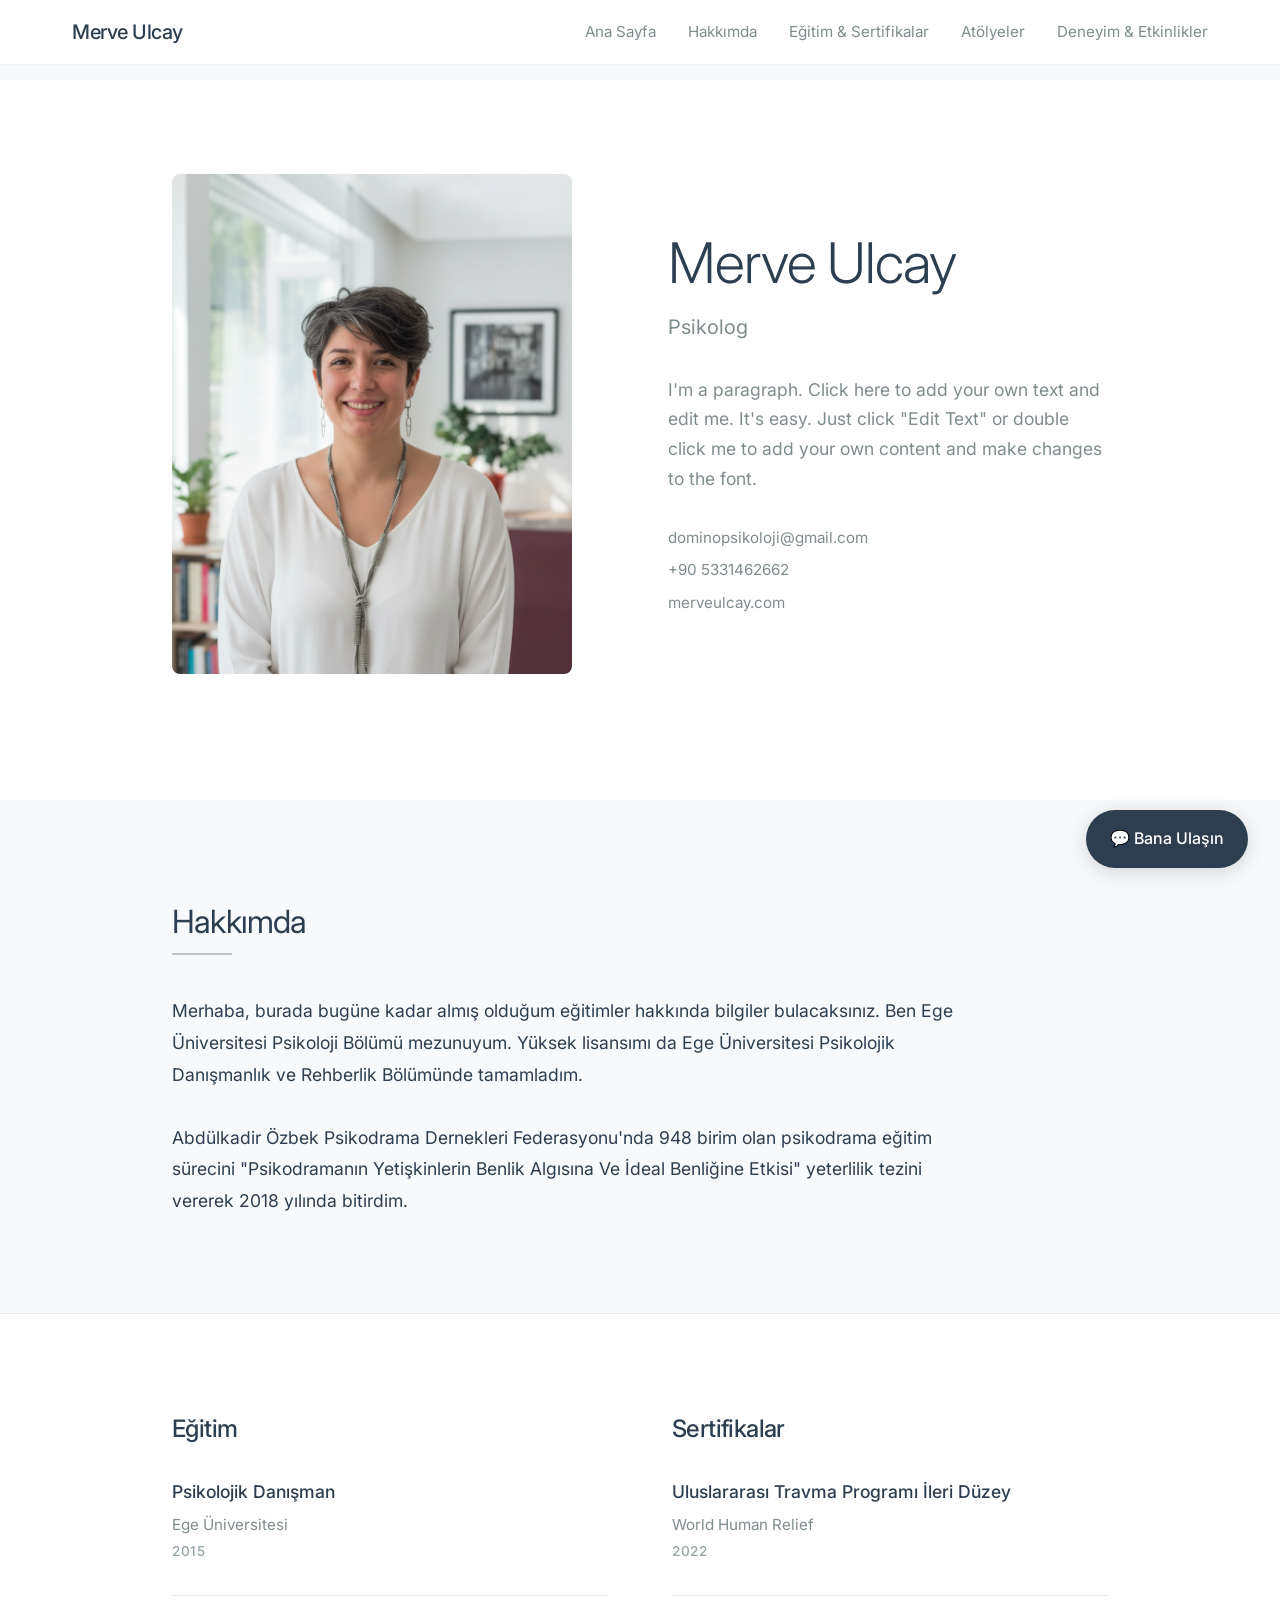
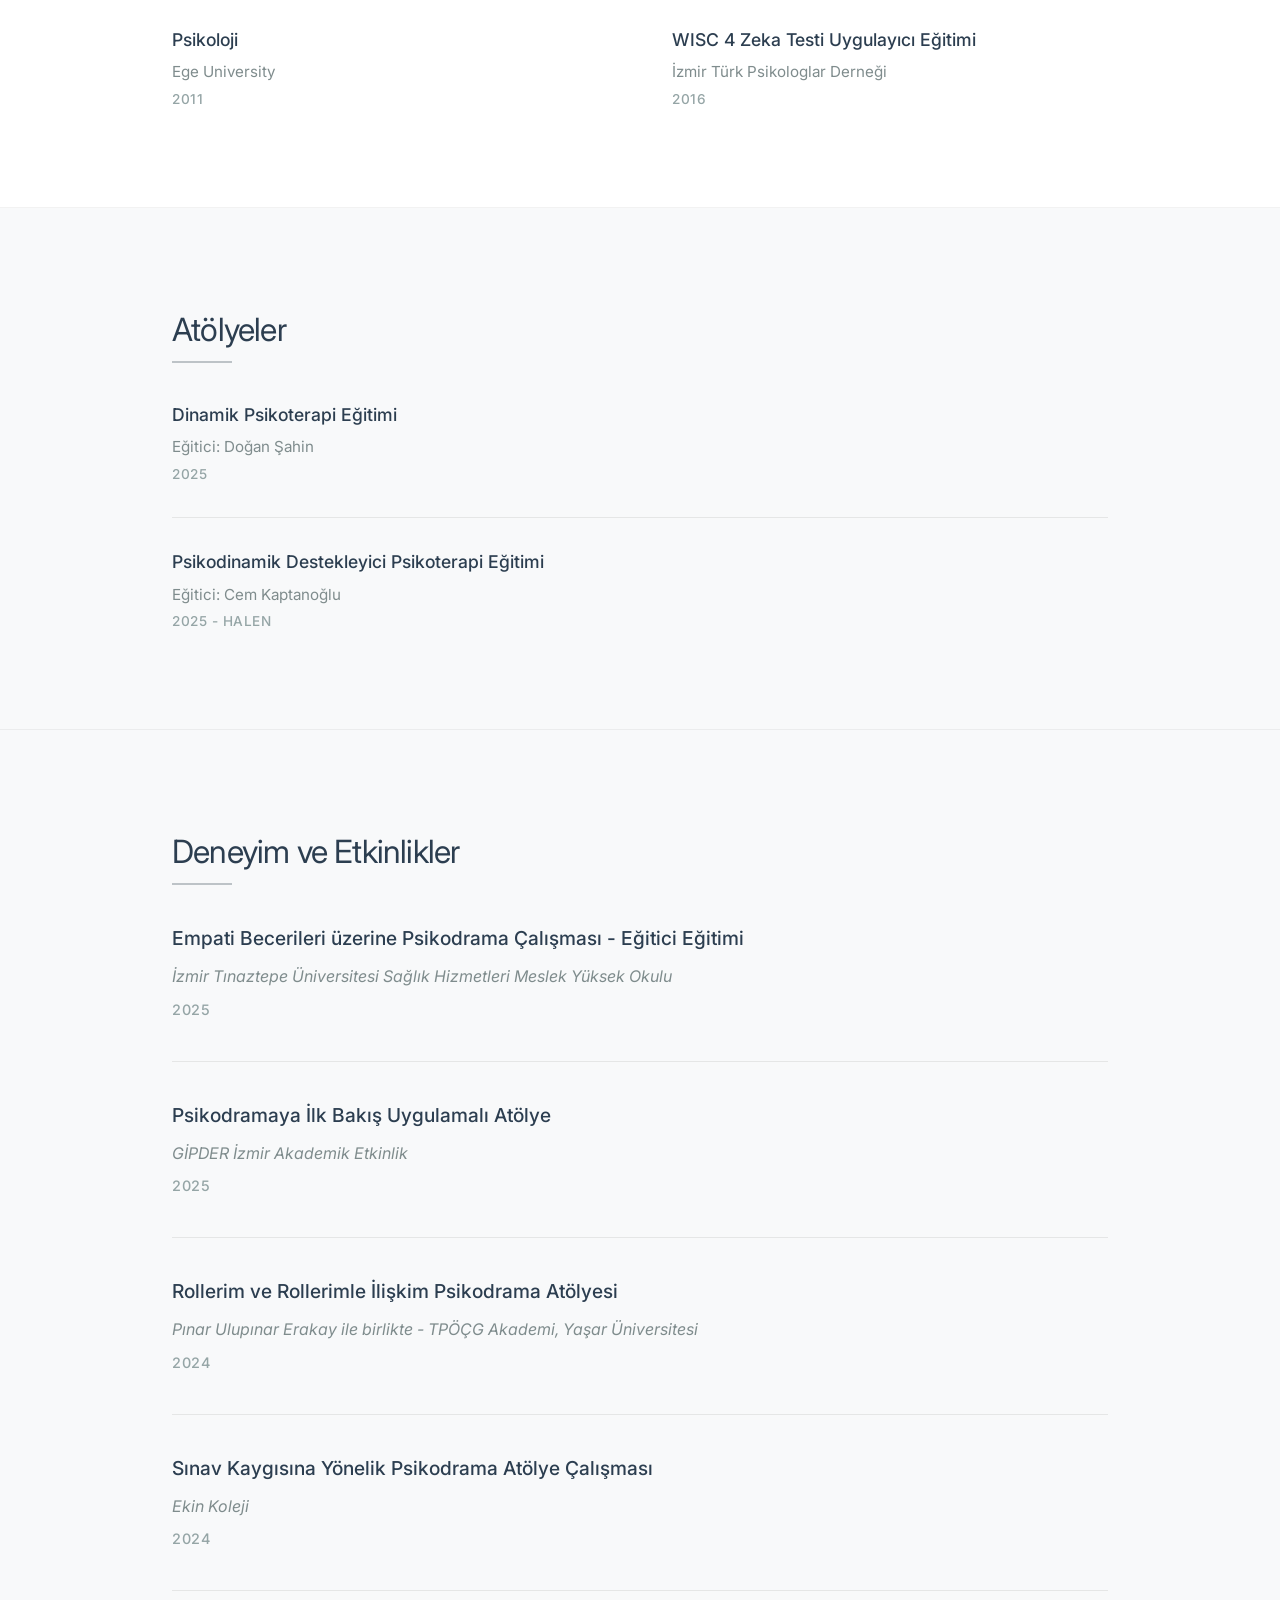
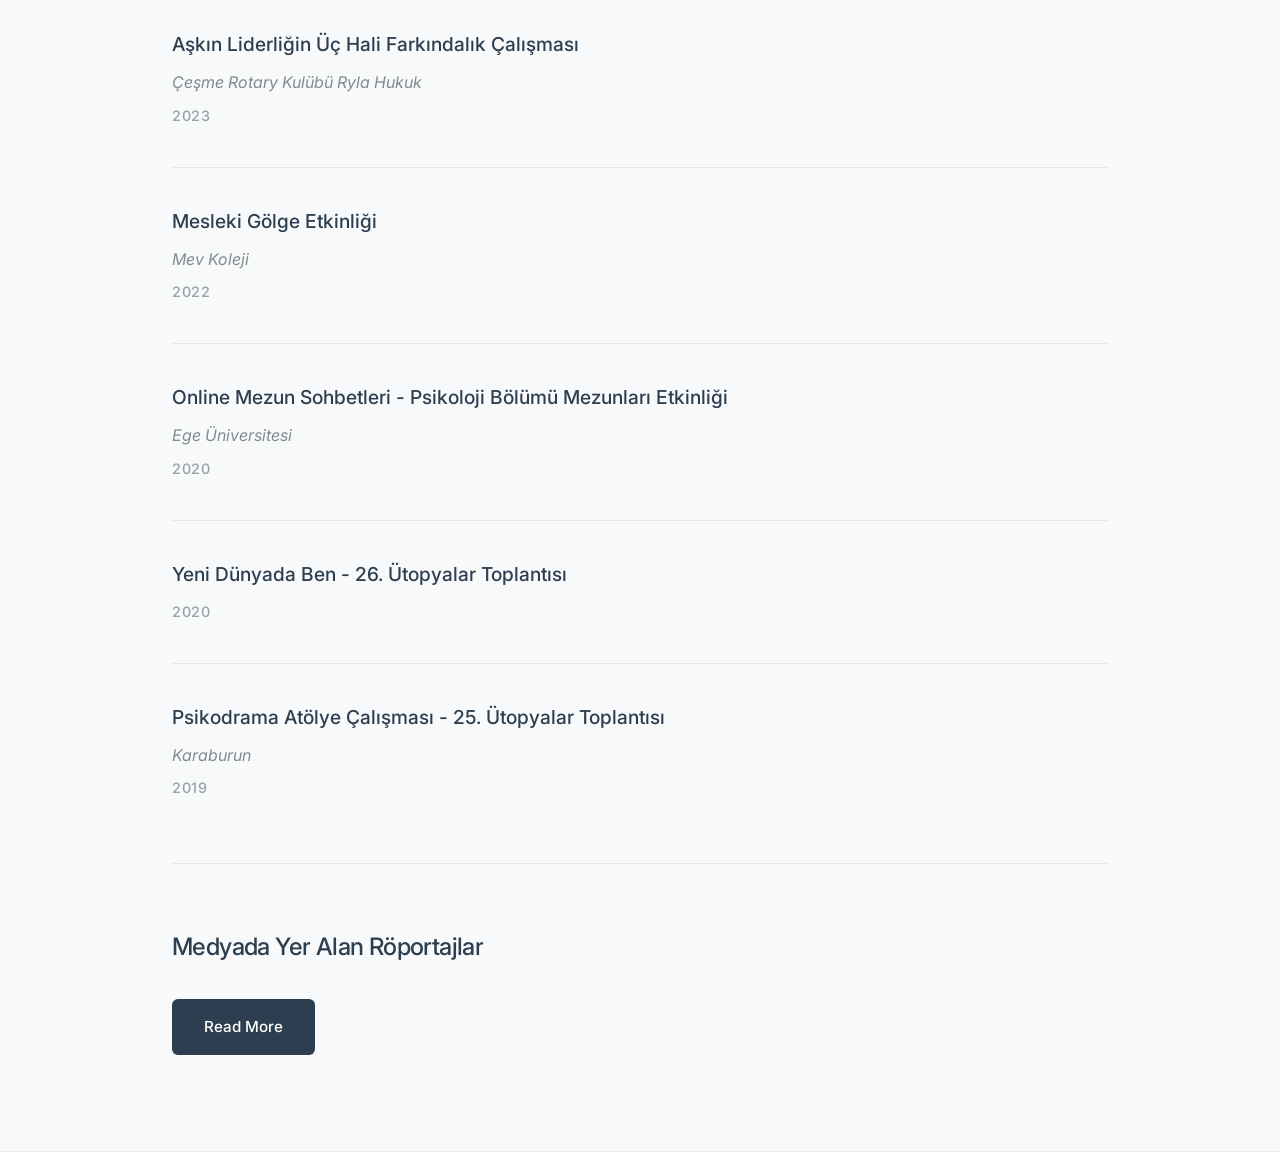
==== index.html @ 48cb0b08 "whatsapp" ====
<!DOCTYPE html>
<html lang="tr">
  <head>
    <meta charset="UTF-8" />
    <meta name="viewport" content="width=device-width, initial-scale=1.0" />
    <title>Merve Ulcay - Psikolog</title>
    <meta
      name="description"
      content="Merve Ulcay - Psikolog. Psikolojik danışmanlık, psikodrama eğitimleri ve atölye çalışmaları."
    />
    <meta
      name="keywords"
      content="psikolog, psikolojik danışmanlık, psikodrama, İzmir, terapi, psikoterapi"
    />
    <meta name="author" content="Merve Ulcay" />

    <!-- Open Graph Meta Tags -->
    <meta property="og:title" content="Merve Ulcay - Psikolog" />
    <meta
      property="og:description"
      content="Psikolojik danışmanlık ve psikodrama eğitimleri"
    />
    <meta property="og:type" content="website" />
    <meta property="og:locale" content="tr_TR" />

    <!-- Google Fonts -->
    <link rel="preconnect" href="https://fonts.googleapis.com" />
    <link rel="preconnect" href="https://fonts.gstatic.com" crossorigin />
    <link
      href="https://fonts.googleapis.com/css2?family=Inter:wght@300;400;500;600&display=swap"
      rel="stylesheet"
    />

    <link rel="stylesheet" href="styles.css" />

    <!-- PWA manifest + renk -->
    <meta name="theme-color" content="#2c3e50" />

    <!-- Open Graph -->
    <meta property="og:title" content="Merve Ulcay - Psikolog" />
    <meta
      property="og:description"
      content="Psikolojik danışmanlık ve psikodrama eğitimleri"
    />
    <meta property="og:type" content="website" />
    <meta property="og:locale" content="tr_TR" />

    <!-- Twitter Card -->
    <meta name="twitter:card" content="summary_large_image" />
    <meta name="twitter:title" content="Merve Ulcay - Psikolog" />
    <meta
      name="twitter:description"
      content="Psikolojik danışmanlık ve psikodrama eğitimleri"
    />

    <!-- Canonical -->
    <link rel="canonical" href="https://www.merveulcay.com/" />
  </head>
  <body>
    <!-- Fixed Header -->
    <header class="header" id="header">
      <div class="nav-container">
        <div class="logo" id="logo">Merve Ulcay</div>
        <nav>
          <ul class="nav-menu">
            <li><a href="#home">Ana Sayfa</a></li>
            <li><a href="#hakkımda">Hakkımda</a></li>
            <li><a href="#education">Eğitim & Sertifikalar</a></li>
            <li><a href="#workshops">Atölyeler</a></li>
            <li><a href="#experience">Deneyim & Etkinlikler</a></li>
          </ul>
        </nav>
      </div>
    </header>

    <!-- Main Content -->
    <main class="main-content">
      <!-- Hero Section -->
      <section id="home" class="hero">
        <div class="container">
          <div class="hero-content">
            <img id="profileImage" alt="" class="profile-image" />
            <div class="hero-text">
              <h1 id="name"></h1>
              <div class="subtitle" id="title"></div>
              <p class="hero-description">
                I'm a paragraph. Click here to add your own text and edit me.
                It's easy. Just click "Edit Text" or double click me to add your
                own content and make changes to the font.
              </p>

              <div class="contact-info" id="contactInfo">
                <!-- Contact info will be populated by JavaScript -->
              </div>
            </div>
          </div>
        </div>
      </section>

      <!-- About Section -->
      <section id="hakkımda" class="section">
        <div class="container">
          <h2 class="section-title">Hakkımda</h2>
          <div class="bio-text" id="bioText">
            <!-- Bio will be populated by JavaScript -->
          </div>
        </div>
      </section>

      <!-- Education & Certifications Section -->
      <section id="education" class="section">
        <div class="container">
          <div class="section-grid">
            <div class="section-column">
              <h3>Eğitim</h3>
              <div class="item-list" id="educationList">
                <!-- Education items will be populated by JavaScript -->
              </div>
            </div>
            <div class="section-column">
              <h3>Sertifikalar</h3>
              <div class="item-list" id="certificationList">
                <!-- Certification items will be populated by JavaScript -->
              </div>
            </div>
          </div>
        </div>
      </section>

      <!-- Workshops Section -->
      <section id="workshops" class="section">
        <div class="container">
          <h2 class="section-title">Atölyeler</h2>
          <div class="item-list" id="workshopList">
            <!-- Workshop items will be populated by JavaScript -->
          </div>
        </div>
      </section>

      <!-- Experience Section -->
      <section id="experience" class="section experience-section">
        <div class="container">
          <h2 class="section-title">Deneyim ve Etkinlikler</h2>
          <div class="experience-list" id="experienceList">
            <!-- Experience items will be populated by JavaScript -->
          </div>

          <!-- Media Coverage -->
          <div class="media-section">
            <h3 class="media-title">Medyada Yer Alan Röportajlar</h3>
            <div id="mediaInterviews">
              <!-- Media interviews will be populated by JavaScript -->
            </div>
          </div>
        </div>
      </section>
    </main>

    <!-- Floating Chat Button -->
    <a
      href="https://wa.me/905331462662"
      target="_blank"
      rel="noopener noreferrer"
      class="chat-button"
    >
      💬 Bana Ulaşın
    </a>

    <script src="data.js"></script>
    <script src="script.js"></script>
  </body>
</html>
---- styles.css ----
* {
    margin: 0;
    padding: 0;
    box-sizing: border-box;
}

:root {
    --primary-color: #2c3e50;
    --secondary-color: #34495e;
    --accent-color: #7f8c8d;
    --light-gray: #ecf0f1;
    --medium-gray: #bdc3c7;
    --dark-gray: #95a5a6;
    --white: #ffffff;
    --text-primary: #2c3e50;
    --text-secondary: #7f8c8d;
    --background: #f8f9fa;
    --section-bg: #ffffff;
}

body {
    font-family: 'Inter', -apple-system, BlinkMacSystemFont, sans-serif;
    line-height: 1.6;
    color: var(--text-primary);
    background-color: var(--background);
}

/* Header Styles */
.header {
    position: fixed;
    top: 0;
    left: 0;
    width: 100%;
    background: rgba(255, 255, 255, 0.95);
    backdrop-filter: blur(10px);
    padding: 1rem 0;
    z-index: 1000;
    border-bottom: 1px solid rgba(0,0,0,0.05);
}

.nav-container {
    max-width: 1200px;
    margin: 0 auto;
    padding: 0 2rem;
    display: flex;
    justify-content: space-between;
    align-items: center;
}

.logo {
    font-size: 1.25rem;
    font-weight: 500;
    color: var(--primary-color);
    letter-spacing: -0.025em;
}

.nav-menu {
    display: flex;
    list-style: none;
    gap: 2rem;
}

.nav-menu a {
    text-decoration: none;
    color: var(--text-secondary);
    font-weight: 400;
    font-size: 0.95rem;
    transition: color 0.2s ease;
}

.nav-menu a:hover {
    color: var(--primary-color);
}

/* Main Content */
.main-content {
    margin-top: 80px;
}

.container {
    max-width: 1000px;
    margin: 0 auto;
    padding: 0 2rem;
}

/* Hero Section */
.hero {
    background: var(--white);
    padding: 4rem 0 6rem;
    display: flex;
    align-items: center;
    min-height: 80vh;
}

.hero-content {
    display: grid;
    grid-template-columns: 400px 1fr;
    gap: 6rem;
    align-items: center;
    width: 100%;
}

.profile-image {
    width: 100%;
    height: 500px;
    object-fit: cover;
    border-radius: 8px;
}

.hero-text h1 {
    font-size: 3.5rem;
    font-weight: 300;
    color: var(--primary-color);
    margin-bottom: 1rem;
    letter-spacing: -0.02em;
    line-height: 1.1;
}

.hero-text .subtitle {
    font-size: 1.25rem;
    color: var(--text-secondary);
    margin-bottom: 2rem;
    font-weight: 400;
}

.hero-description {
    font-size: 1.1rem;
    color: var(--text-secondary);
    line-height: 1.7;
    margin-bottom: 2rem;
}

.contact-info {
    display: flex;
    flex-direction: column;
    gap: 0.5rem;
}

.contact-item {
    color: var(--text-secondary);
    text-decoration: none;
    font-size: 0.95rem;
    transition: color 0.2s ease;
}

.contact-item:hover {
    color: var(--primary-color);
}

/* Section Styles */
.section {
    padding: 6rem 0;
    background: var(--section-bg);
    border-bottom: 1px solid rgba(0,0,0,0.05);
}

.section:nth-child(even) {
    background: var(--background);
}

.section-title {
    font-size: 2rem;
    font-weight: 400;
    color: var(--primary-color);
    margin-bottom: 3rem;
    letter-spacing: -0.025em;
    position: relative;
}

.section-title::after {
    content: '';
    position: absolute;
    bottom: -0.5rem;
    left: 0;
    width: 60px;
    height: 2px;
    background: var(--medium-gray);
}

/* Bio Section */
.bio-text {
    font-size: 1.1rem;
    line-height: 1.8;
    color: var(--text-primary);
    max-width: 800px;
    white-space: pre-line;
}

/* List Sections */
.section-grid {
    display: grid;
    grid-template-columns: 1fr 1fr;
    gap: 4rem;
}

.section-column h3 {
    font-size: 1.5rem;
    font-weight: 500;
    color: var(--primary-color);
    margin-bottom: 2rem;
    letter-spacing: -0.025em;
}

.item-list {
    display: flex;
    flex-direction: column;
    gap: 2rem;
}

.list-item {
    padding-bottom: 2rem;
    border-bottom: 1px solid rgba(0,0,0,0.08);
}

.list-item:last-child {
    border-bottom: none;
    padding-bottom: 0;
}

.item-title {
    font-size: 1.1rem;
    font-weight: 500;
    color: var(--primary-color);
    margin-bottom: 0.5rem;
    line-height: 1.4;
}

.item-subtitle {
    font-size: 0.95rem;
    color: var(--text-secondary);
    margin-bottom: 0.25rem;
}

.item-year {
    font-size: 0.85rem;
    color: var(--dark-gray);
    font-weight: 500;
    text-transform: uppercase;
    letter-spacing: 0.5px;
}

/* Experience Section */
.experience-section {
    background: var(--background);
}

.experience-list {
    display: flex;
    flex-direction: column;
    gap: 2.5rem;
}

.experience-item {
    padding-bottom: 2.5rem;
    border-bottom: 1px solid rgba(0,0,0,0.08);
}

.experience-item:last-child {
    border-bottom: none;
    padding-bottom: 0;
}

.experience-title {
    font-size: 1.2rem;
    font-weight: 500;
    color: var(--primary-color);
    margin-bottom: 0.75rem;
    line-height: 1.4;
}

.experience-org {
    font-size: 1rem;
    color: var(--text-secondary);
    margin-bottom: 0.5rem;
    font-style: italic;
}

.experience-year {
    font-size: 0.9rem;
    color: var(--dark-gray);
    font-weight: 500;
    text-transform: uppercase;
    letter-spacing: 0.5px;
}

/* Media Section */
.media-section {
    margin-top: 4rem;
    padding-top: 4rem;
    border-top: 1px solid rgba(0,0,0,0.08);
}

.media-title {
    font-size: 1.5rem;
    font-weight: 500;
    color: var(--primary-color);
    margin-bottom: 2rem;
    letter-spacing: -0.025em;
}

.media-link {
    display: inline-block;
    padding: 1rem 2rem;
    background: var(--primary-color);
    color: var(--white);
    text-decoration: none;
    border-radius: 6px;
    font-weight: 500;
    font-size: 0.95rem;
    transition: all 0.2s ease;
}

.media-link:hover {
    background: var(--secondary-color);
    transform: translateY(-1px);
}

/* Chat Button */
.chat-button {
    position: fixed;
    bottom: 2rem;
    right: 2rem;
    background: var(--primary-color);
    color: var(--white);
    padding: 1rem 1.5rem;
    border-radius: 50px;
    text-decoration: none;
    font-weight: 500;
    box-shadow: 0 4px 20px rgba(0,0,0,0.15);
    transition: all 0.3s ease;
    z-index: 999;
}

.chat-button:hover {
    transform: translateY(-2px);
    box-shadow: 0 6px 25px rgba(0,0,0,0.2);
}

/* Responsive Design */
@media (max-width: 968px) {
    .hero-content {
        grid-template-columns: 1fr;
        gap: 3rem;
        text-align: center;
    }

    .profile-image {
        max-width: 400px;
        height: 400px;
        margin: 0 auto;
    }

    .section-grid {
        grid-template-columns: 1fr;
        gap: 3rem;
    }
}

@media (max-width: 768px) {
    .nav-menu {
        gap: 1rem;
        font-size: 0.9rem;
    }

    .hero {
        padding: 3rem 0 4rem;
    }

    .hero-text h1 {
        font-size: 2.5rem;
    }

    .section {
        padding: 4rem 0;
    }

    .container {
        padding: 0 1rem;
    }

    .chat-button {
        bottom: 1rem;
        right: 1rem;
        padding: 0.8rem 1.2rem;
        font-size: 0.9rem;
    }
}

@media (max-width: 480px) {
    .nav-container {
        flex-direction: column;
        gap: 1rem;
        padding: 0 1rem;
    }

    .nav-menu {
        flex-wrap: wrap;
        justify-content: center;
    }

    .hero-text h1 {
        font-size: 2rem;
    }

    .hero-text .subtitle {
        font-size: 1.1rem;
    }

    .profile-image {
        height: 350px;
    }
}

.chat-button.whatsapp {
  background: #25D366; /* WhatsApp green */
}
.chat-button.whatsapp:hover {
  background: #1ebe5b;
}
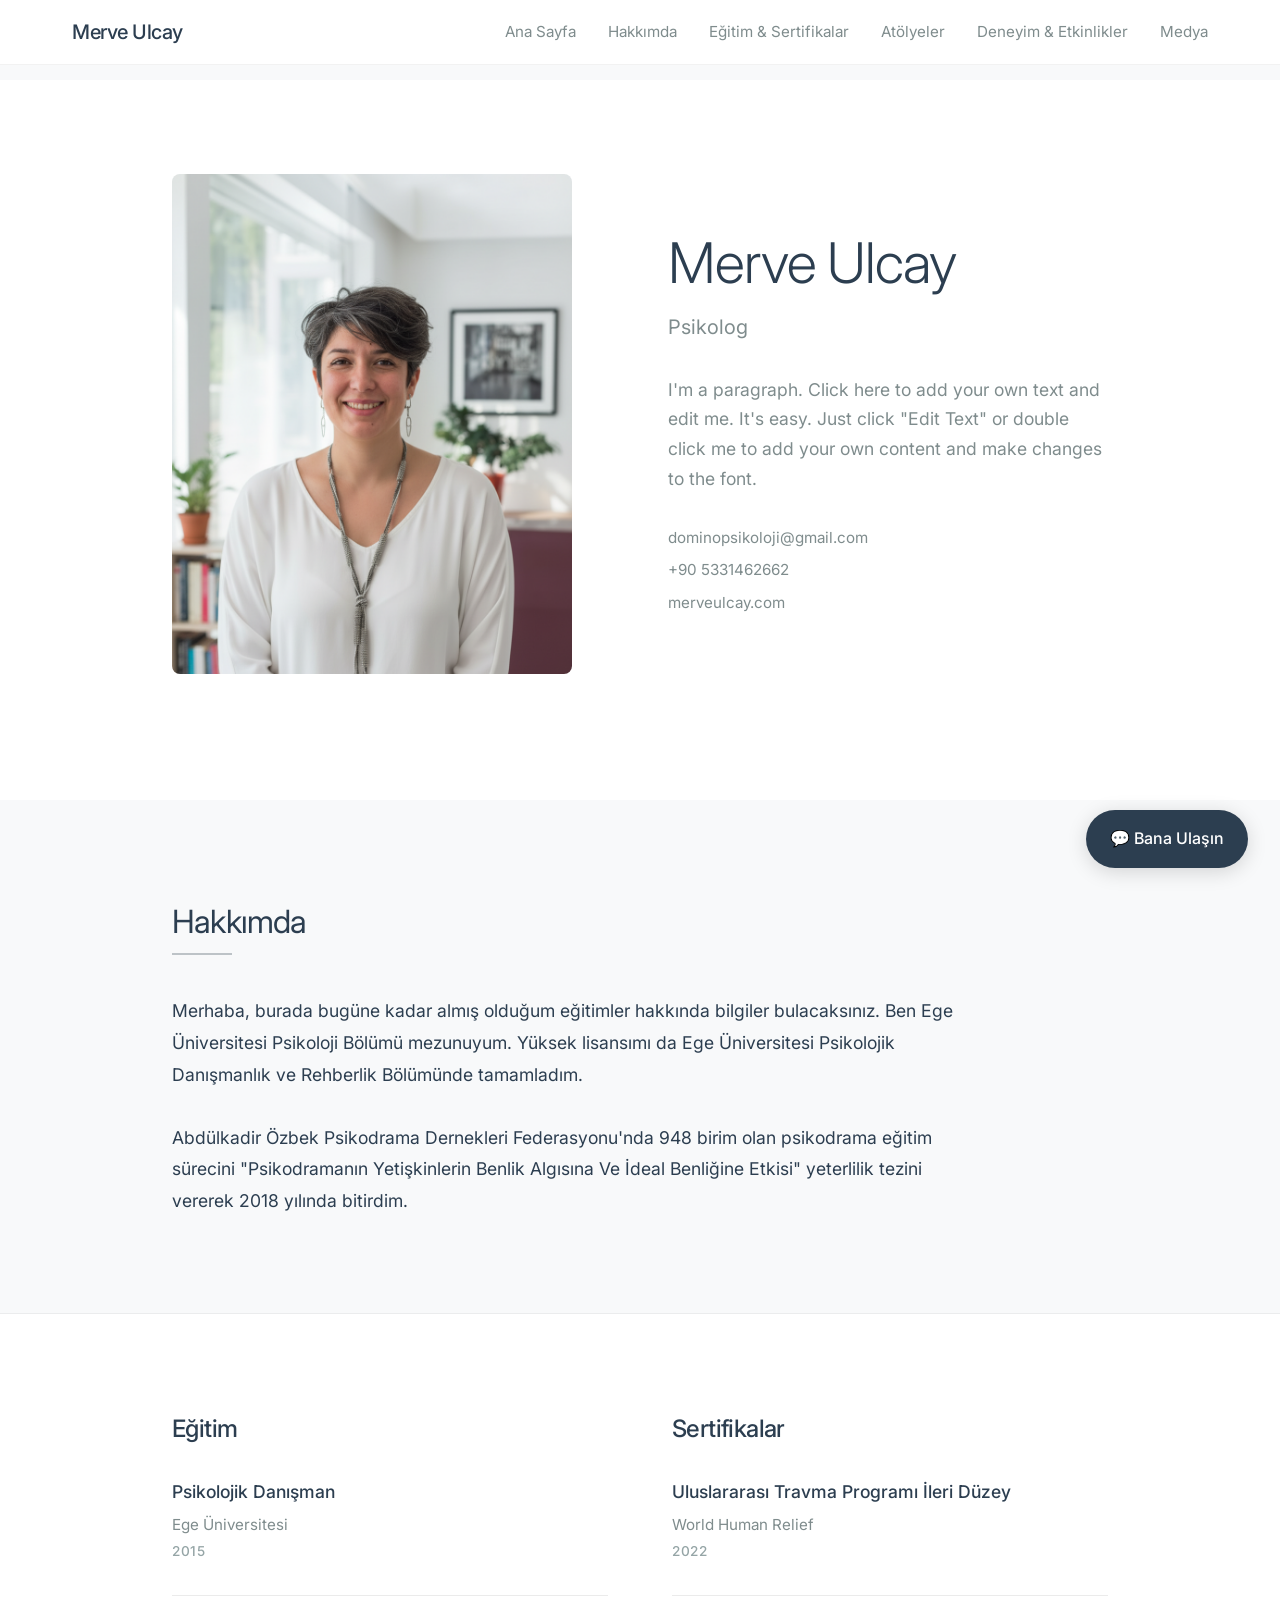
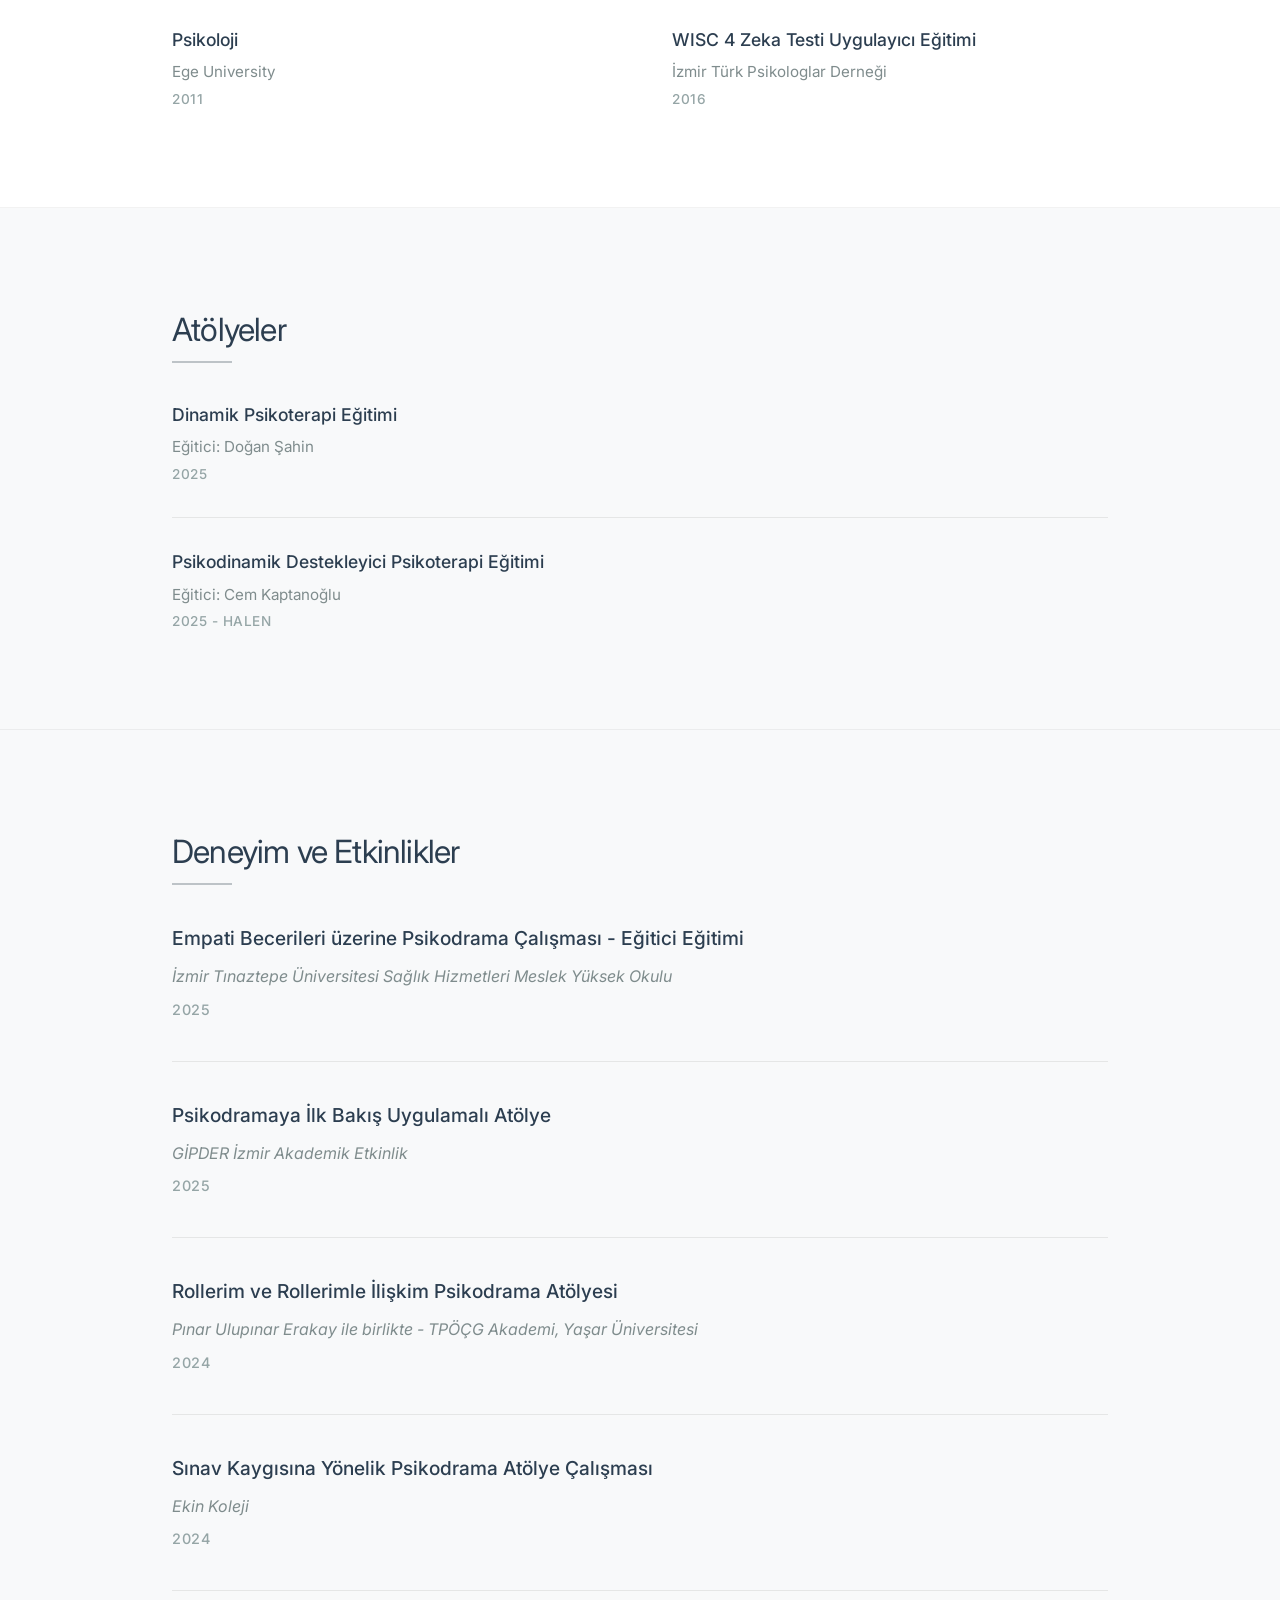
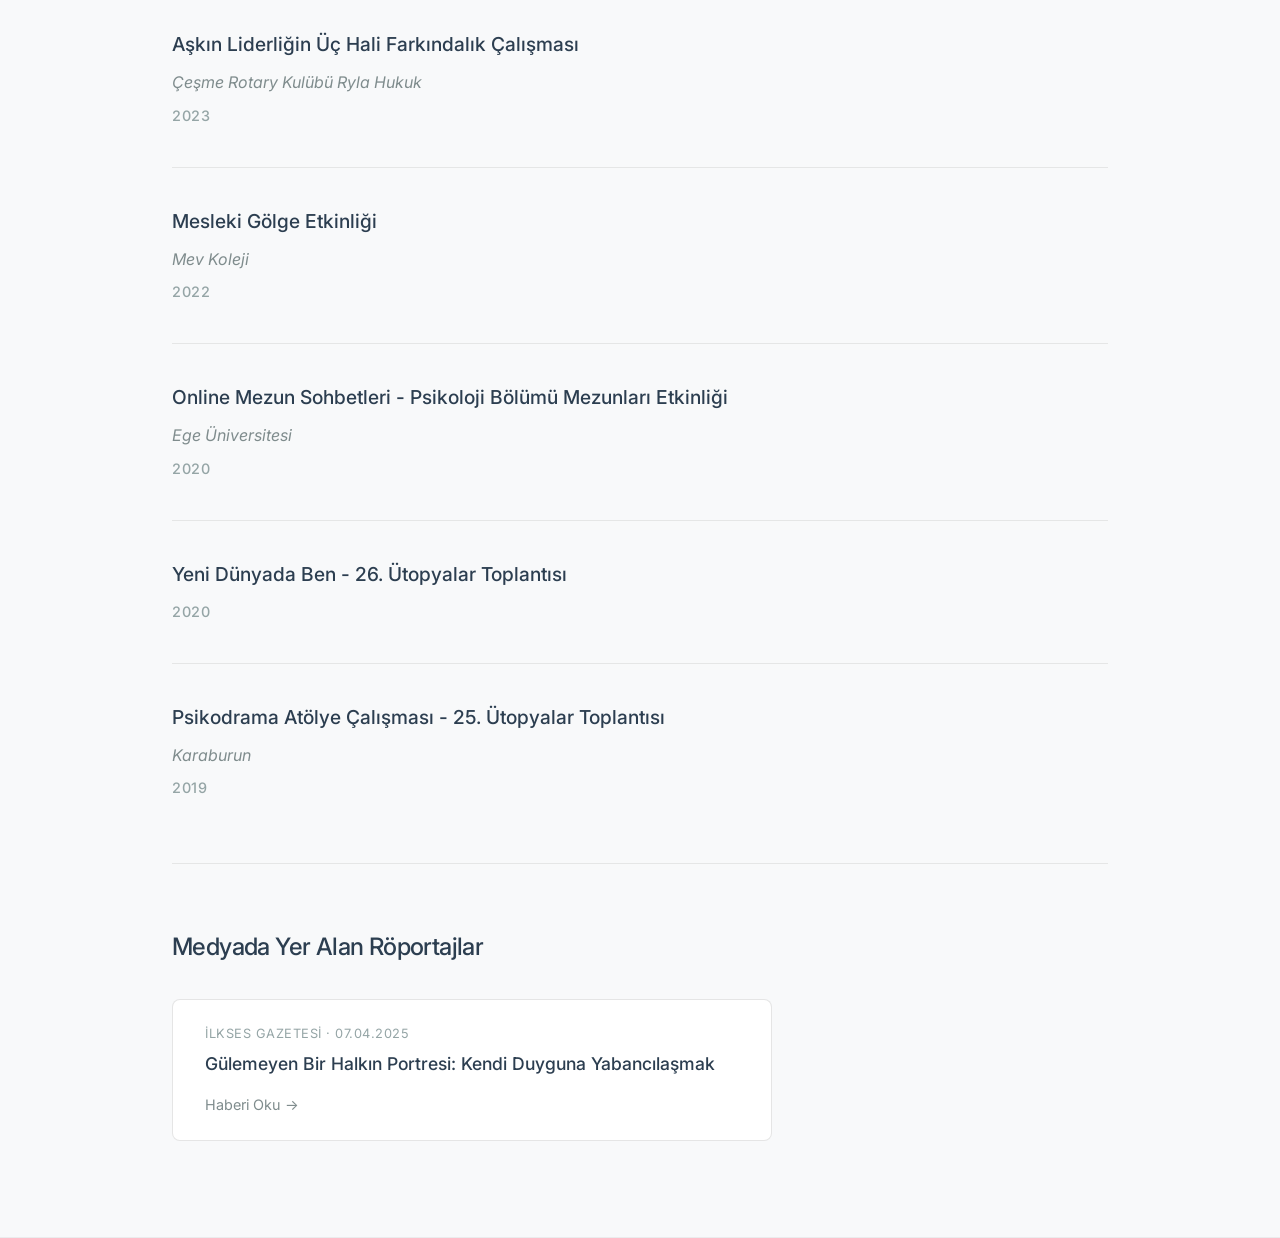
==== commit 67acb2e9: "Fix HTML structure and add missing media section" ====
--- a/index.html
+++ b/index.html
@@ -68,6 +68,7 @@
             <li><a href="#education">Eğitim & Sertifikalar</a></li>
             <li><a href="#workshops">Atölyeler</a></li>
             <li><a href="#experience">Deneyim & Etkinlikler</a></li>
+            <li><a href="#media">Medya</a></li>
           </ul>
         </nav>
       </div>
--- a/styles.css
+++ b/styles.css
@@ -298,21 +298,42 @@
     letter-spacing: -0.025em;
 }
 
-.media-link {
-    display: inline-block;
-    padding: 1rem 2rem;
-    background: var(--primary-color);
-    color: var(--white);
+.media-card {
+    display: block;
+    padding: 1.5rem 2rem;
+    border: 1px solid rgba(0,0,0,0.1);
+    border-radius: 8px;
     text-decoration: none;
-    border-radius: 6px;
-    font-weight: 500;
-    font-size: 0.95rem;
     transition: all 0.2s ease;
-}
-
-.media-link:hover {
-    background: var(--secondary-color);
-    transform: translateY(-1px);
+    background: var(--white);
+    max-width: 600px;
+}
+
+.media-card:hover {
+    border-color: var(--primary-color);
+    transform: translateY(-2px);
+    box-shadow: 0 4px 16px rgba(0,0,0,0.08);
+}
+
+.media-card-source {
+    font-size: 0.8rem;
+    color: var(--dark-gray);
+    text-transform: uppercase;
+    letter-spacing: 0.5px;
+    margin-bottom: 0.5rem;
+}
+
+.media-card-title {
+    font-size: 1.1rem;
+    font-weight: 500;
+    color: var(--primary-color);
+    line-height: 1.4;
+    margin-bottom: 1rem;
+}
+
+.media-card-cta {
+    font-size: 0.9rem;
+    color: var(--text-secondary);
 }
 
 /* Chat Button */
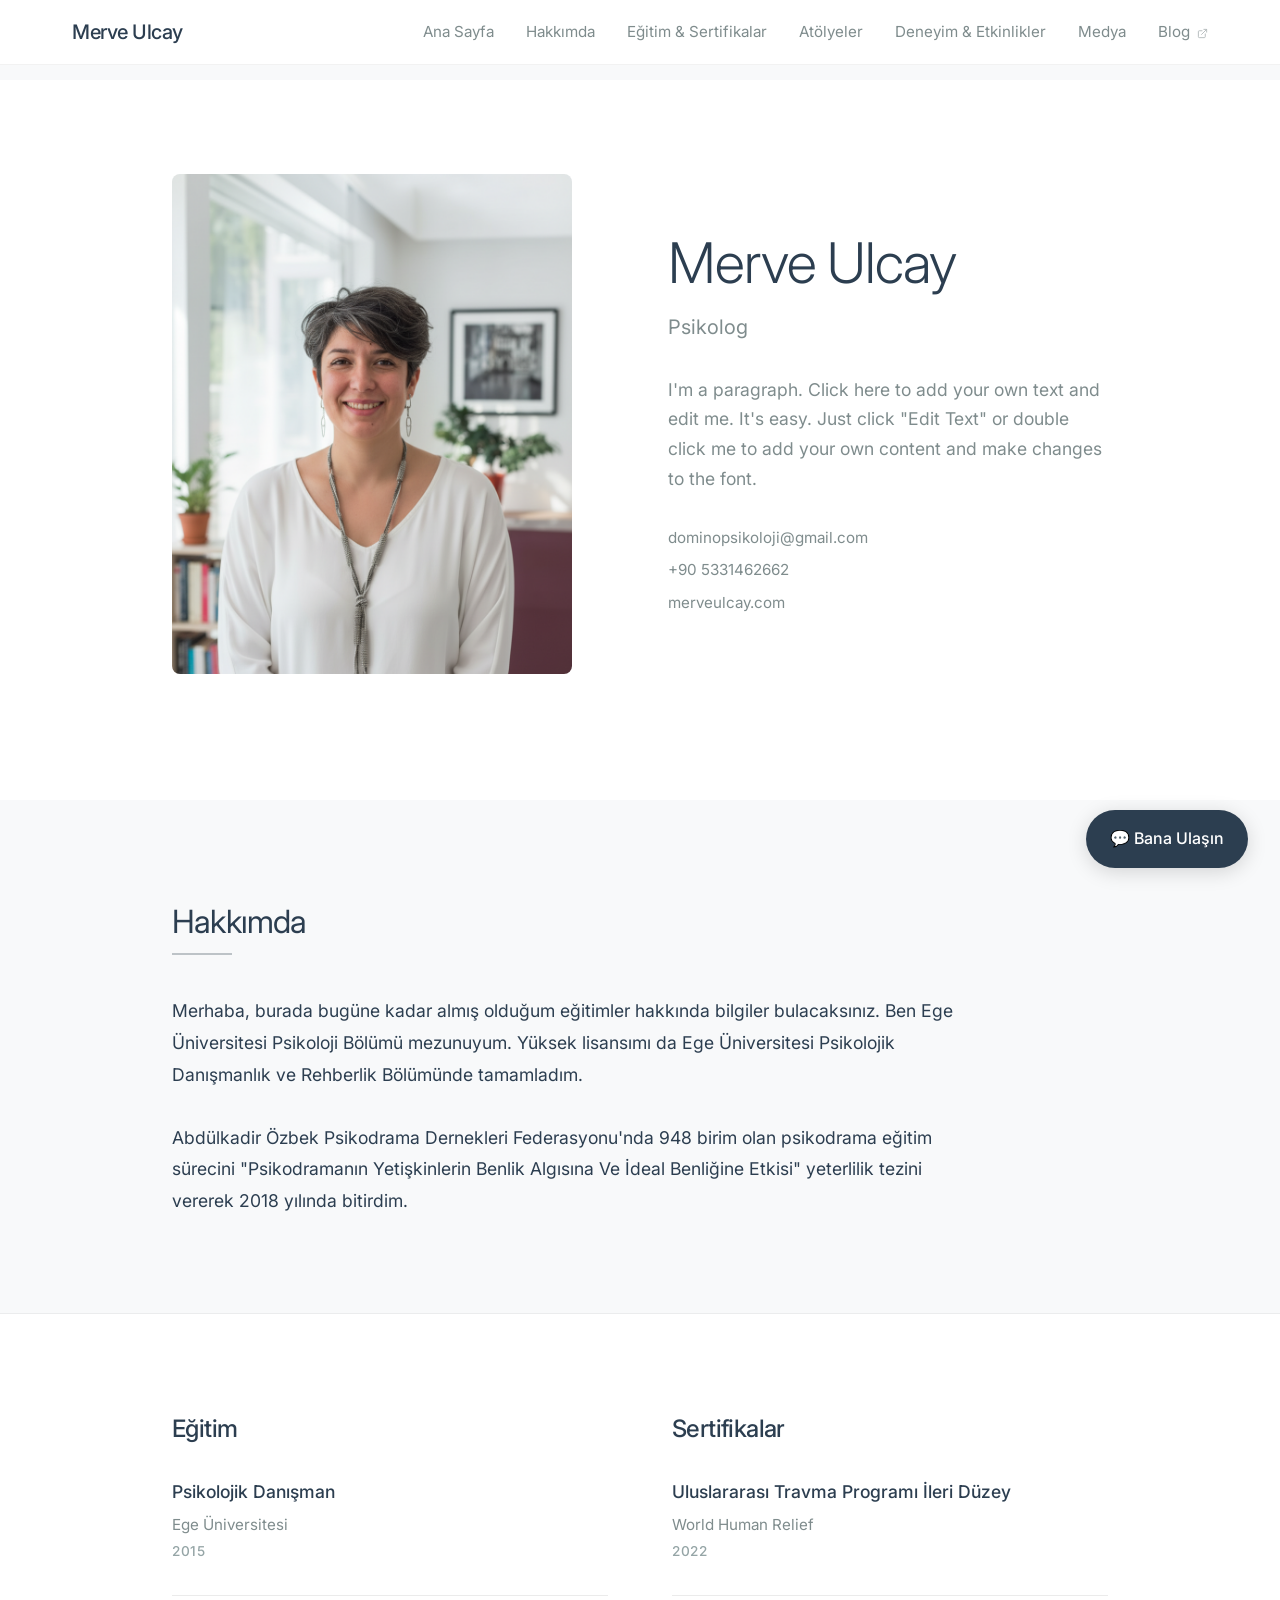
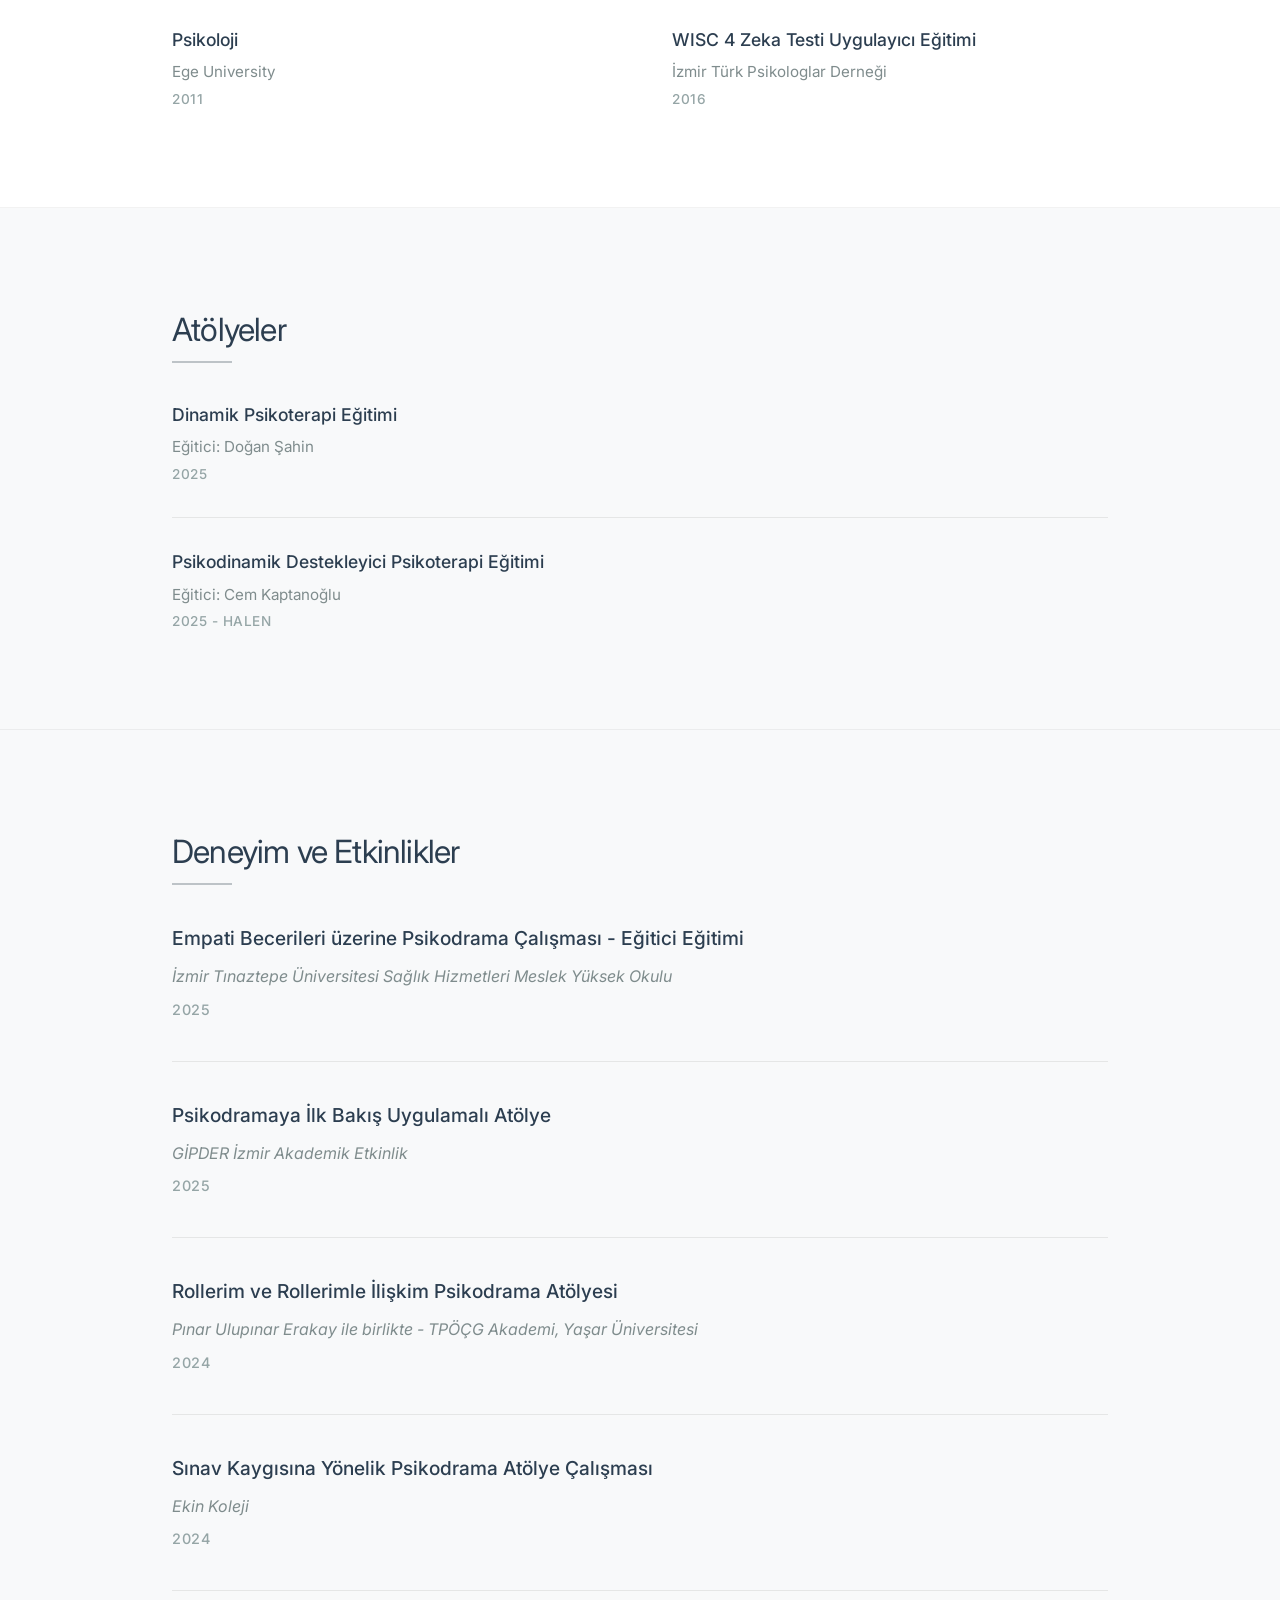
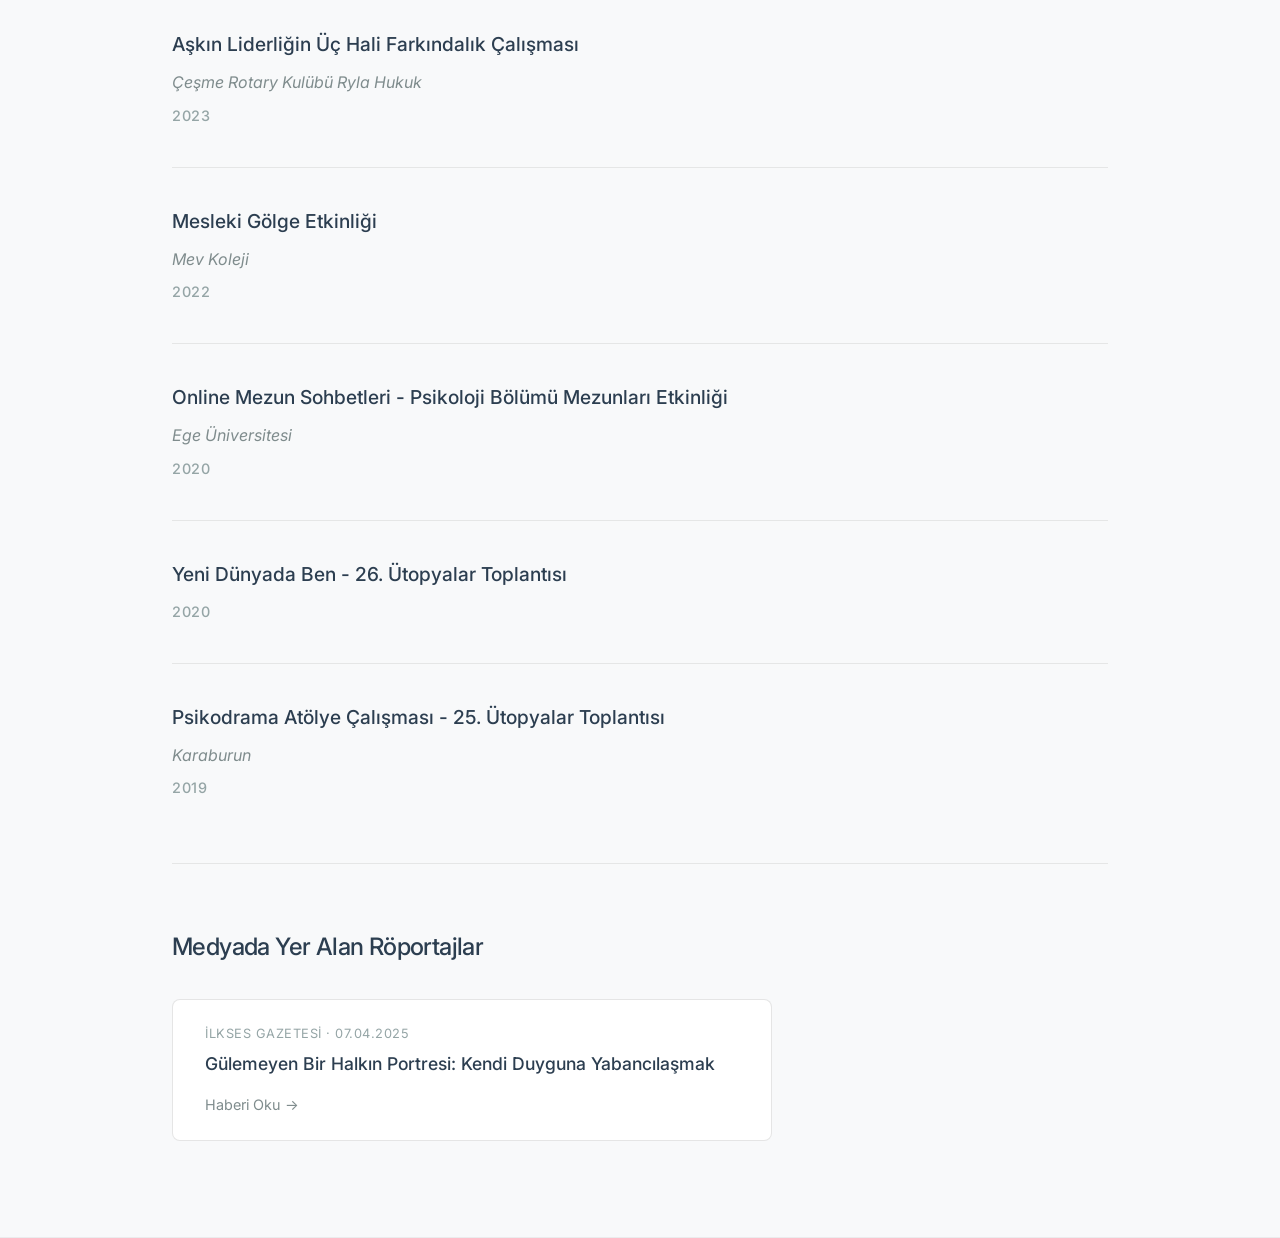
==== commit 7d5e261e: "Fix HTML encoding issues in index.html" ====
--- a/index.html
+++ b/index.html
@@ -69,6 +69,16 @@
             <li><a href="#workshops">Atölyeler</a></li>
             <li><a href="#experience">Deneyim & Etkinlikler</a></li>
             <li><a href="#media">Medya</a></li>
+            <li>
+                <a href="https://merveulcay.blogspot.com" target="_blank" rel="noopener noreferrer">
+                  Blog
+                  <svg xmlns="http://www.w3.org/2000/svg" width="11" height="11" viewBox="0 0 24 24" fill="none" stroke="currentColor" stroke-width="2" stroke-linecap="round" stroke-linejoin="round" style="margin-left:3px; vertical-align:middle; opacity:0.6;">
+                    <path d="M18 13v6a2 2 0 0 1-2 2H5a2 2 0 0 1-2-2V8a2 2 0 0 1 2-2h6"/>
+                    <polyline points="15 3 21 3 21 9"/>
+                    <line x1="10" y1="14" x2="21" y2="3"/>
+                  </svg>
+                </a>
+             </li>
           </ul>
         </nav>
       </div>
@@ -147,7 +157,7 @@
           </div>
 
           <!-- Media Coverage -->
-          <div class="media-section">
+          <div class="media-section" id="media">
             <h3 class="media-title">Medyada Yer Alan Röportajlar</h3>
             <div id="mediaInterviews">
               <!-- Media interviews will be populated by JavaScript -->
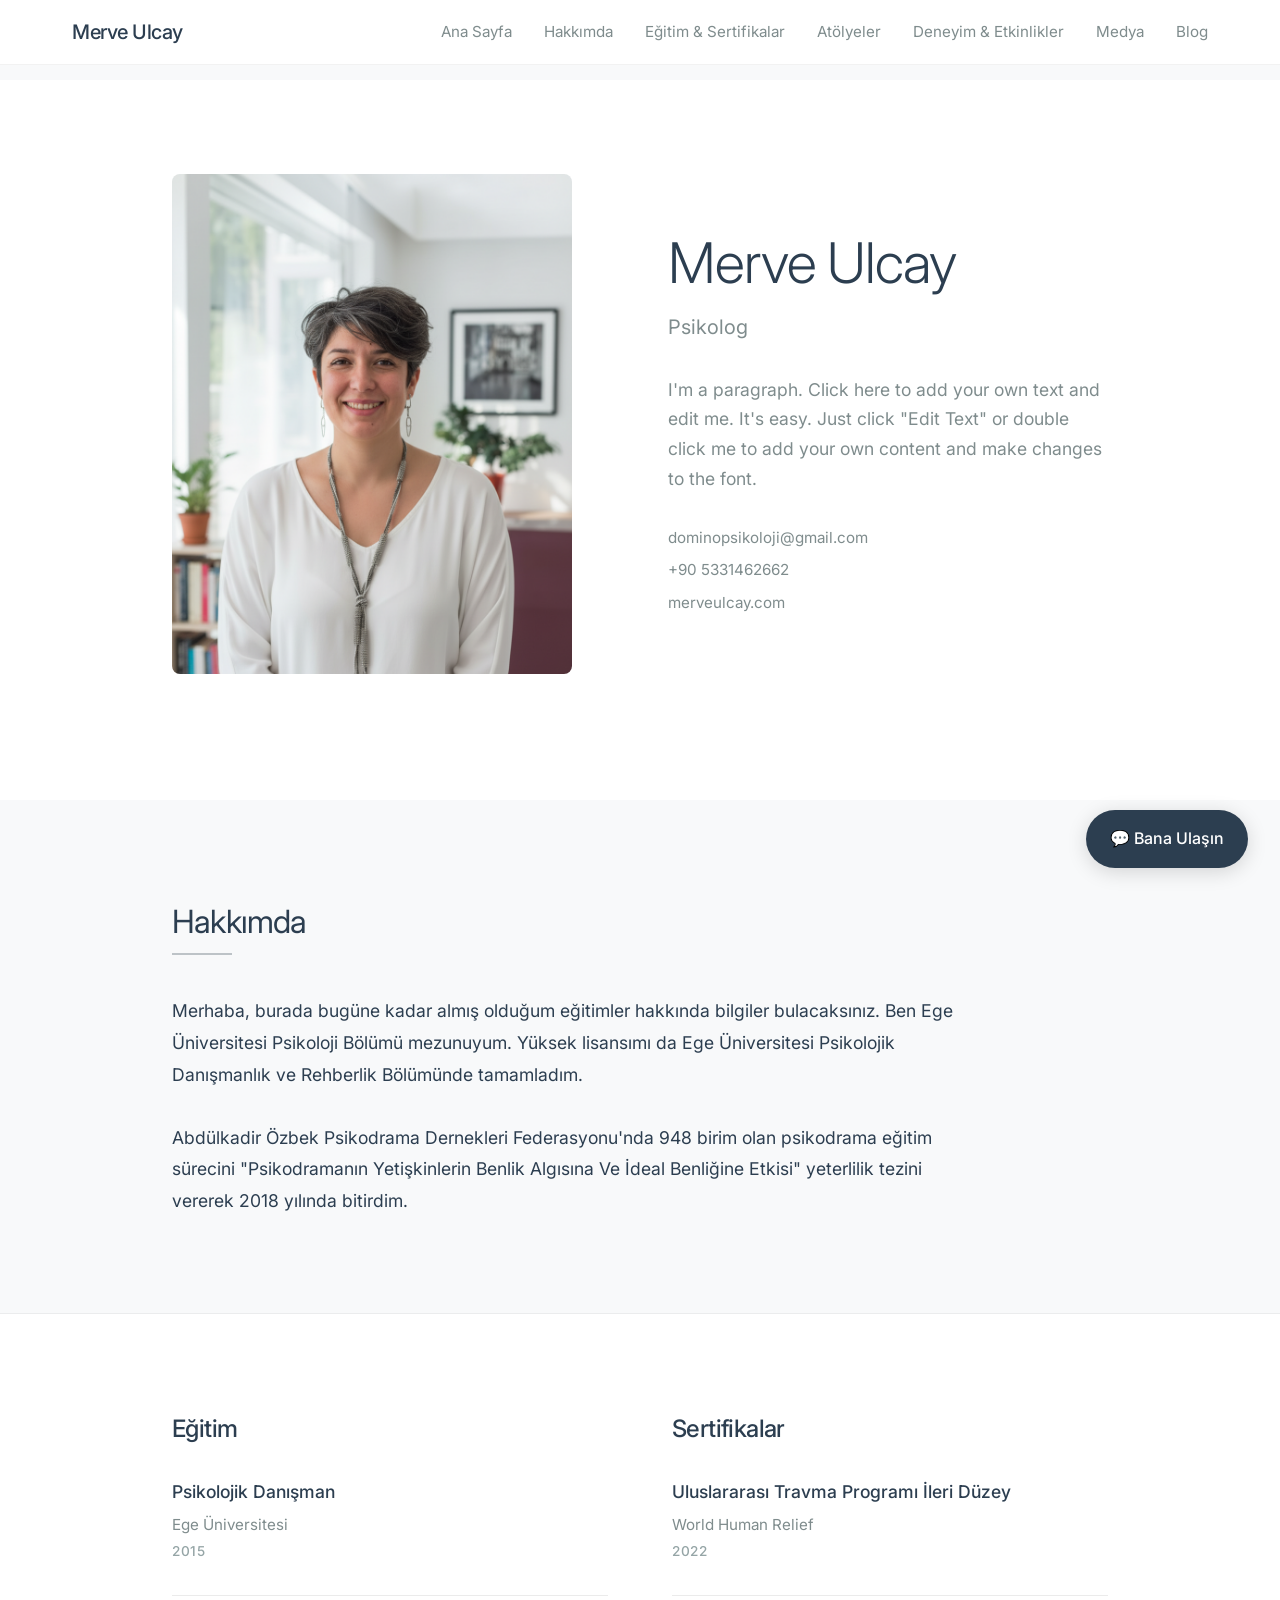
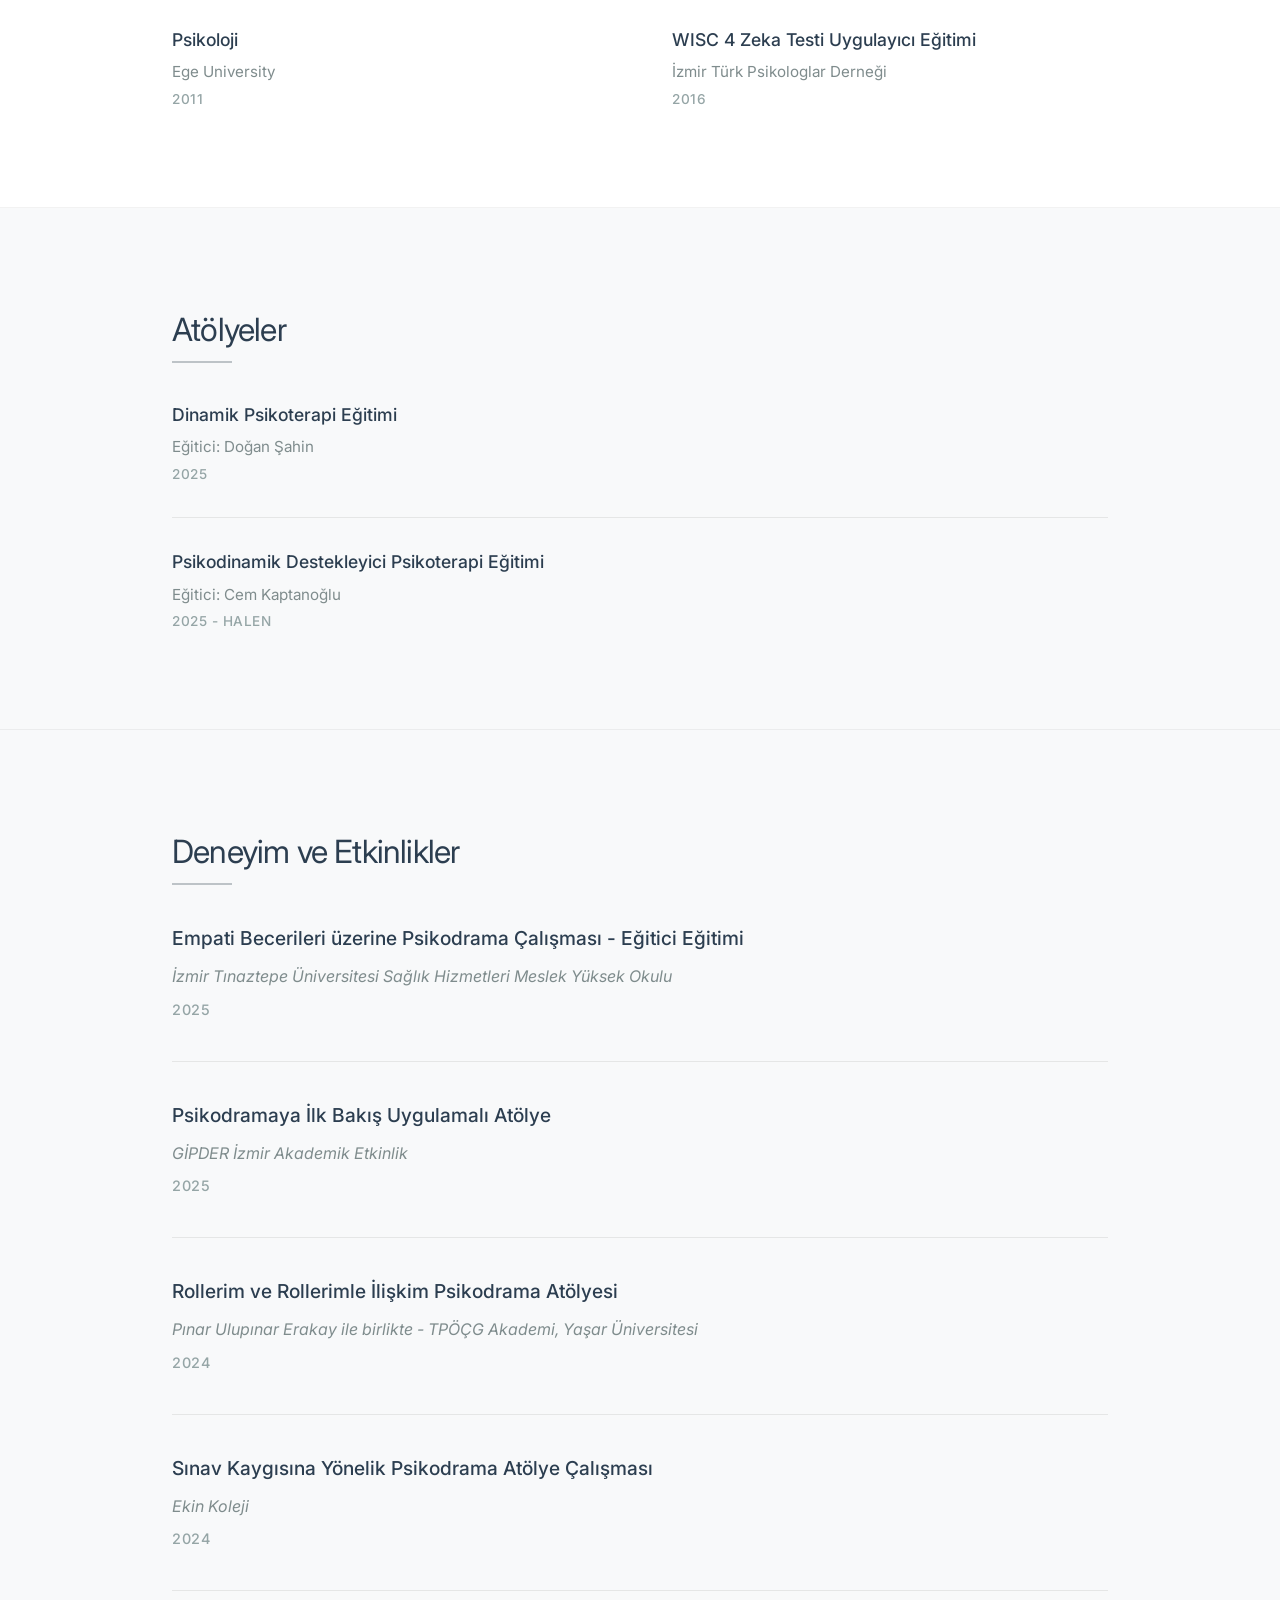
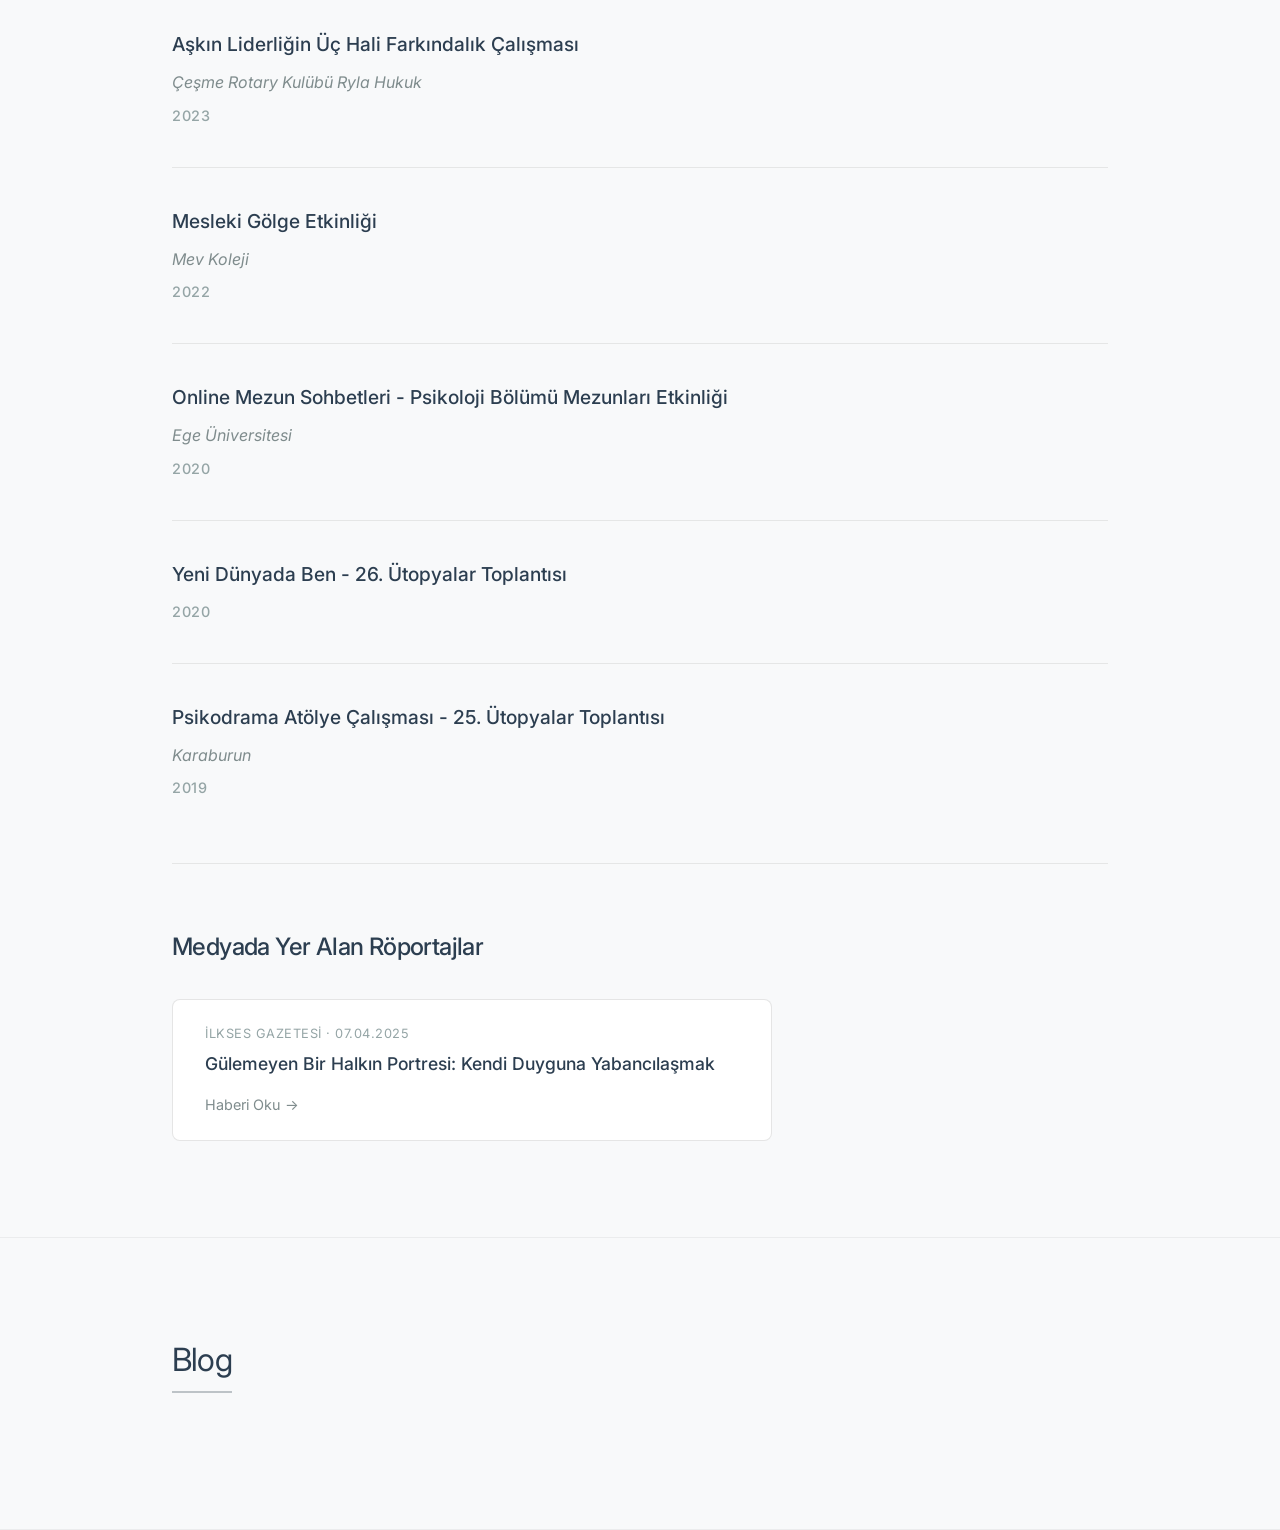
==== commit 2055c457: "Refactor index.html structure and content" ====
--- a/index.html
+++ b/index.html
@@ -69,16 +69,7 @@
             <li><a href="#workshops">Atölyeler</a></li>
             <li><a href="#experience">Deneyim & Etkinlikler</a></li>
             <li><a href="#media">Medya</a></li>
-            <li>
-                <a href="https://merveulcay.blogspot.com" target="_blank" rel="noopener noreferrer">
-                  Blog
-                  <svg xmlns="http://www.w3.org/2000/svg" width="11" height="11" viewBox="0 0 24 24" fill="none" stroke="currentColor" stroke-width="2" stroke-linecap="round" stroke-linejoin="round" style="margin-left:3px; vertical-align:middle; opacity:0.6;">
-                    <path d="M18 13v6a2 2 0 0 1-2 2H5a2 2 0 0 1-2-2V8a2 2 0 0 1 2-2h6"/>
-                    <polyline points="15 3 21 3 21 9"/>
-                    <line x1="10" y1="14" x2="21" y2="3"/>
-                  </svg>
-                </a>
-             </li>
+            <li><a href="#blog">Blog</a></li>
           </ul>
         </nav>
       </div>
@@ -165,6 +156,13 @@
           </div>
         </div>
       </section>
+
+      <section id="blog" class="section">
+        <div class="container">
+          <h2 class="section-title">Blog</h2>
+            <div class="blog-grid" id="blogGrid"></div>
+        </div>
+      </section>
     </main>
 
     <!-- Floating Chat Button -->
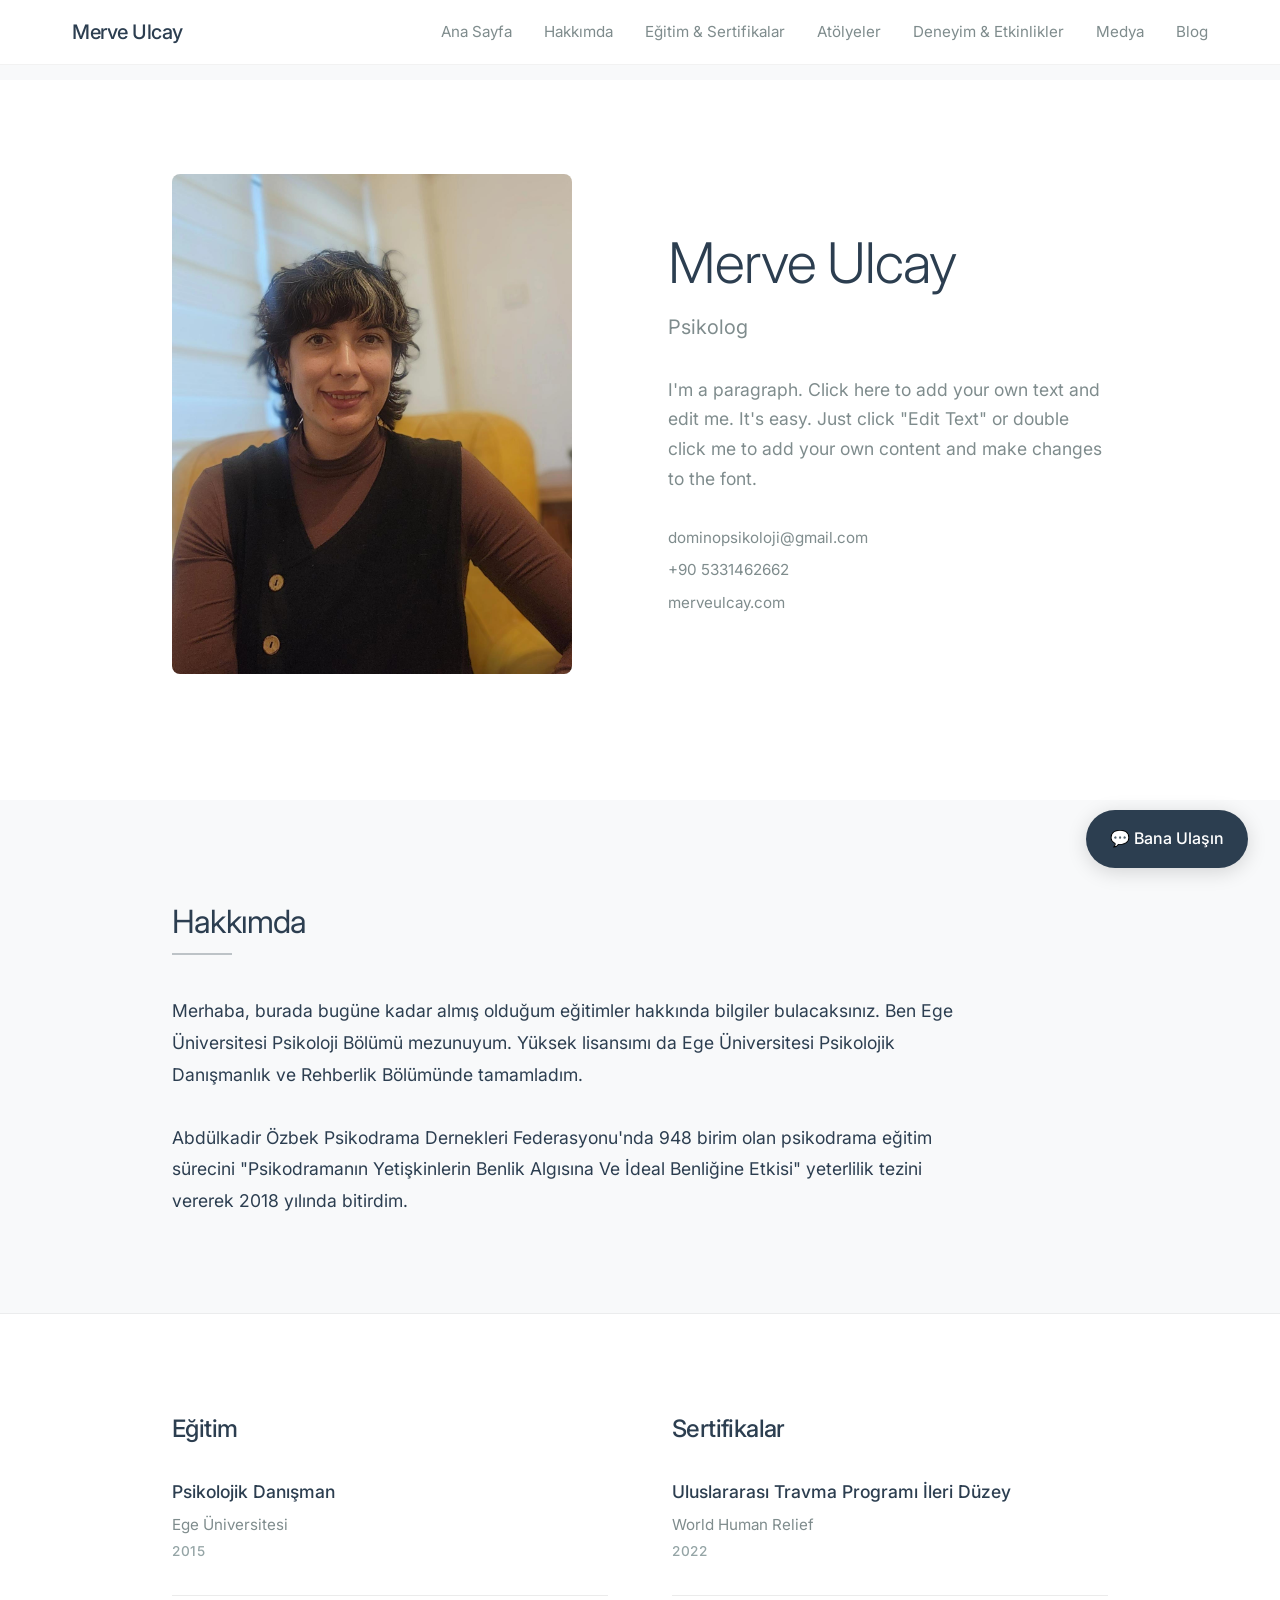
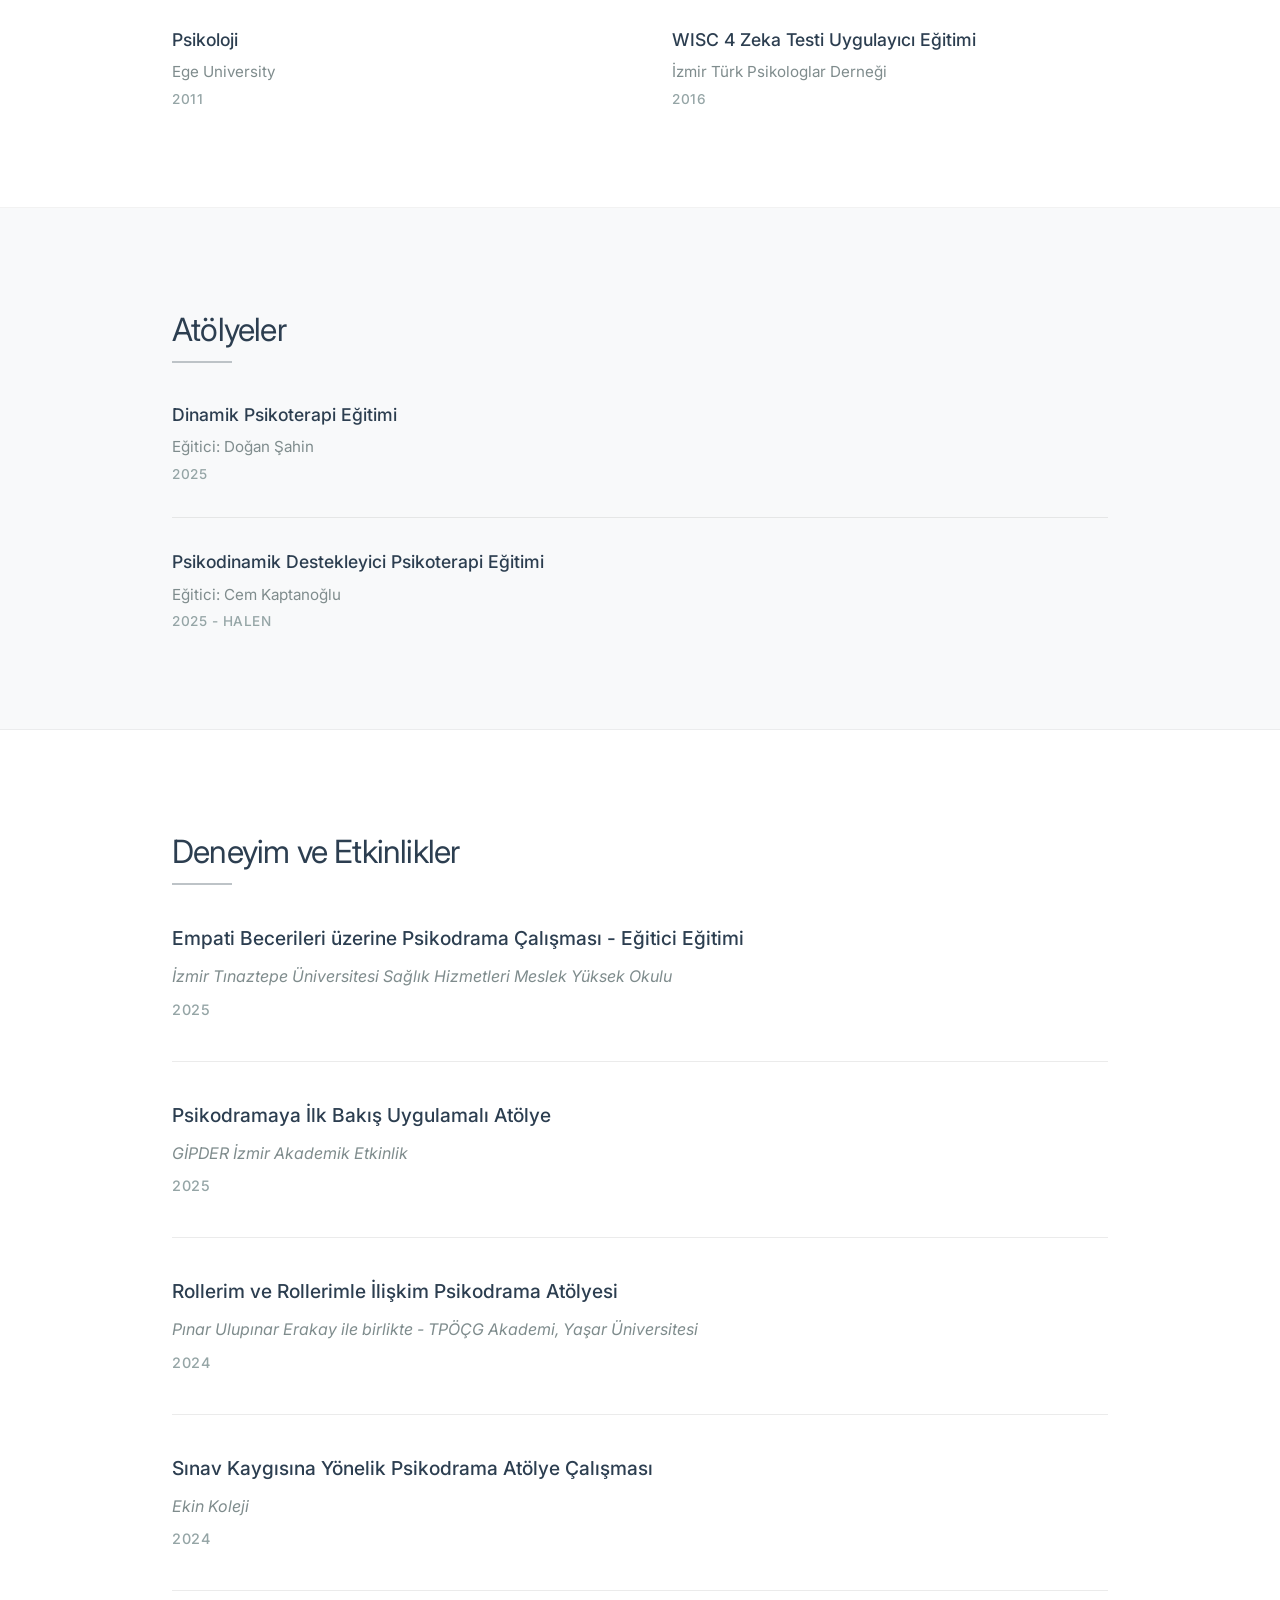
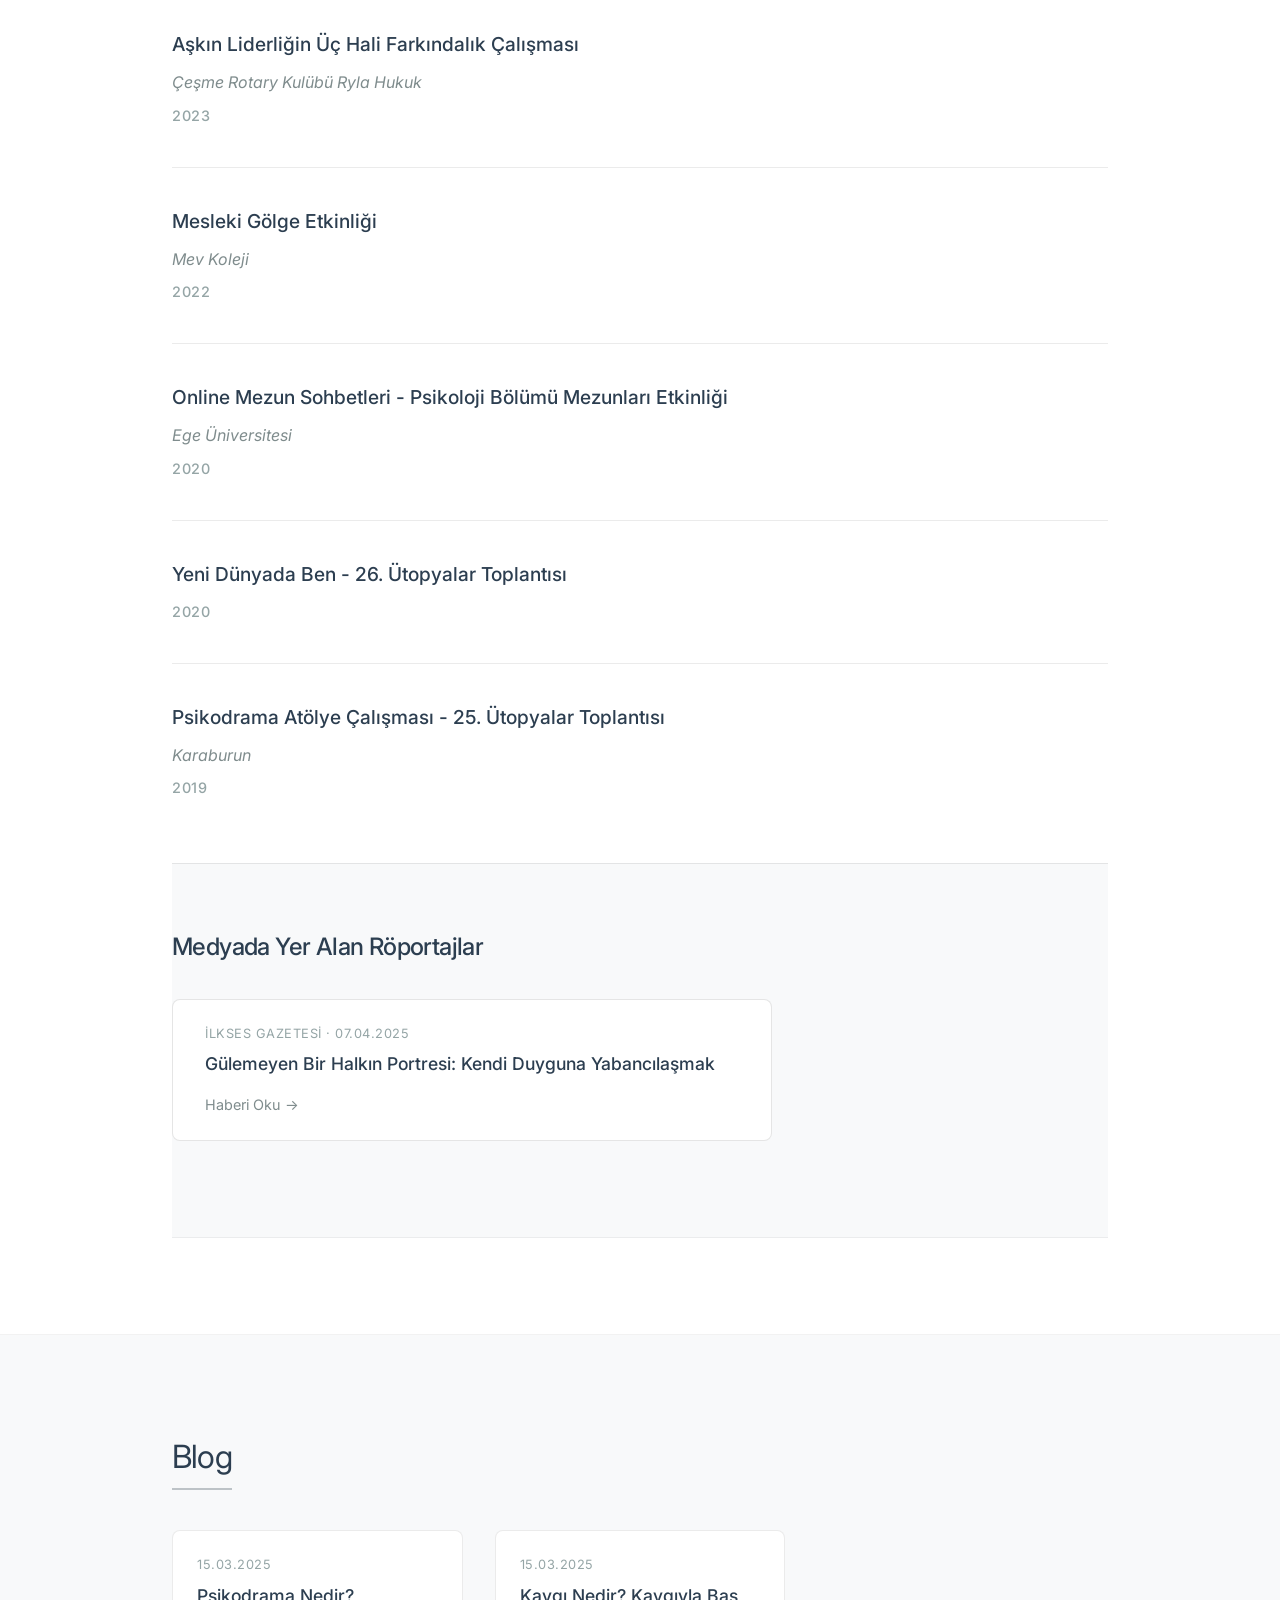
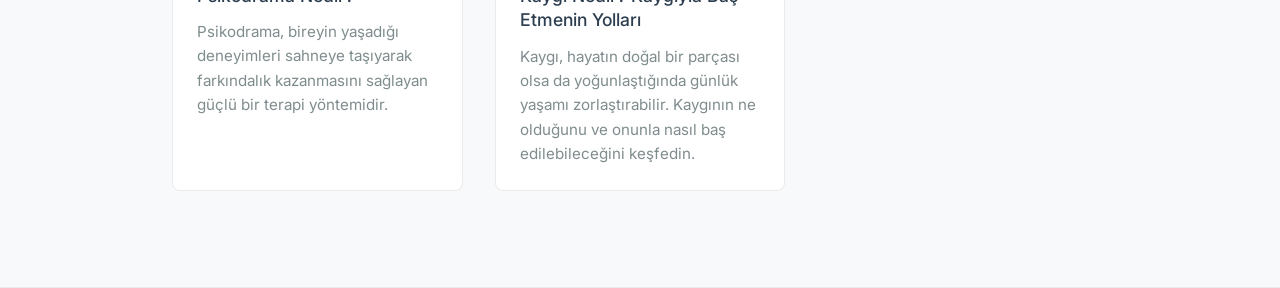
==== commit d4f83f9b: "Update index.html" ====
--- a/index.html
+++ b/index.html
@@ -148,7 +148,7 @@
           </div>
 
           <!-- Media Coverage -->
-          <div class="media-section" id="media">
+          <div class="section media-section" id="media">
             <h3 class="media-title">Medyada Yer Alan Röportajlar</h3>
             <div id="mediaInterviews">
               <!-- Media interviews will be populated by JavaScript -->
--- a/styles.css
+++ b/styles.css
@@ -241,7 +241,7 @@
 
 /* Experience Section */
 .experience-section {
-    background: var(--background);
+    background: var(--white);
 }
 
 .experience-list {
@@ -288,6 +288,7 @@
     margin-top: 4rem;
     padding-top: 4rem;
     border-top: 1px solid rgba(0,0,0,0.08);
+    background: var(--background);
 }
 
 .media-title {
@@ -438,3 +439,66 @@
 .chat-button.whatsapp:hover {
   background: #1ebe5b;
 }
+
+.blog-grid {
+    display: grid;
+    grid-template-columns: repeat(auto-fill, minmax(280px, 1fr));
+    gap: 2rem;
+}
+
+.blog-card {
+    border: 1px solid rgba(0,0,0,0.08);
+    border-radius: 8px;
+    overflow: hidden;
+    background: var(--white);
+    transition: all 0.2s ease;
+}
+
+.blog-card:hover {
+    transform: translateY(-3px);
+    box-shadow: 0 8px 24px rgba(0,0,0,0.08);
+}
+
+.blog-card-image {
+    width: 100%;
+    height: 200px;
+    overflow: hidden;
+    background: var(--light-gray);
+}
+
+.blog-card-image img {
+    width: 100%;
+    height: 100%;
+    object-fit: cover;
+}
+
+.blog-card-body {
+    padding: 1.5rem;
+}
+
+.blog-card-date {
+    font-size: 0.8rem;
+    color: var(--dark-gray);
+    text-transform: uppercase;
+    letter-spacing: 0.5px;
+    margin-bottom: 0.5rem;
+}
+
+.blog-card-title {
+    font-size: 1.1rem;
+    font-weight: 500;
+    color: var(--primary-color);
+    margin-bottom: 0.75rem;
+    line-height: 1.4;
+}
+
+.blog-card-excerpt {
+    font-size: 0.95rem;
+    color: var(--text-secondary);
+    line-height: 1.6;
+}
+
+.blog-card,
+.blog-card * {
+    text-decoration: none;
+}
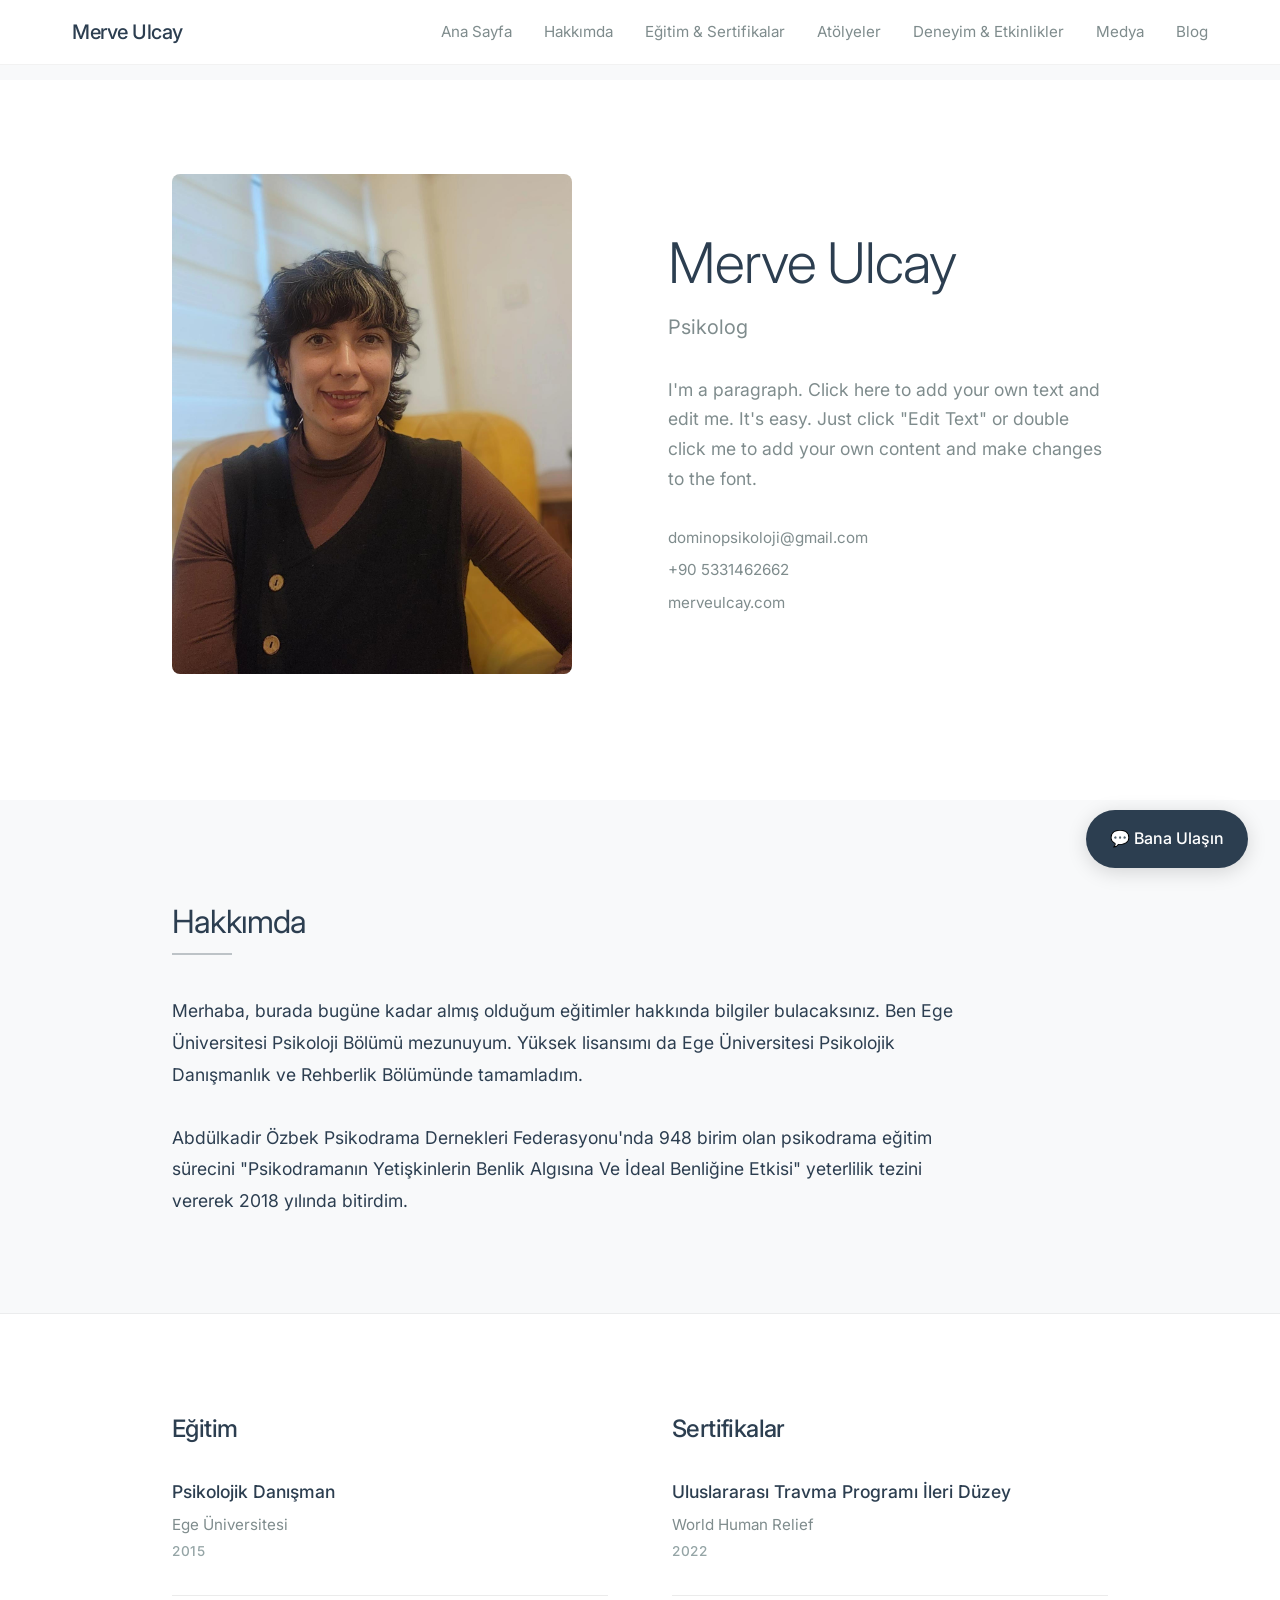
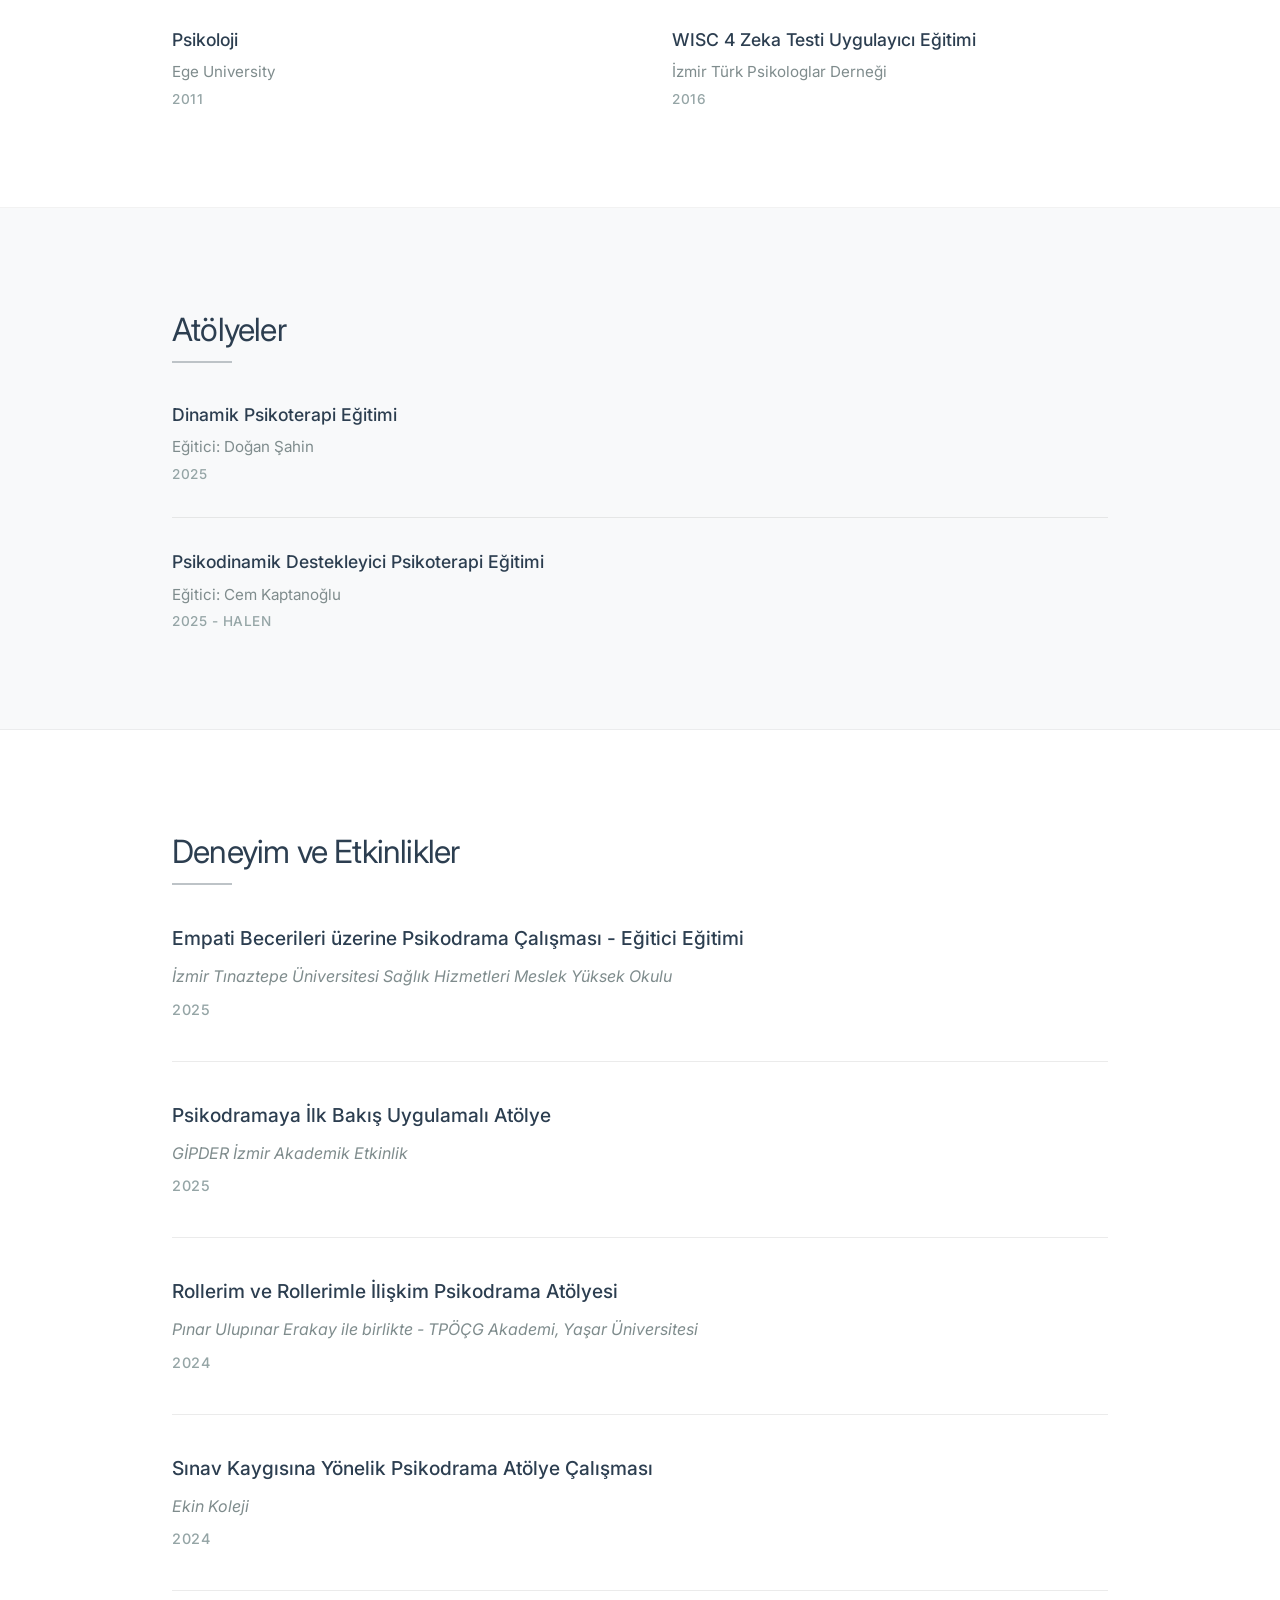
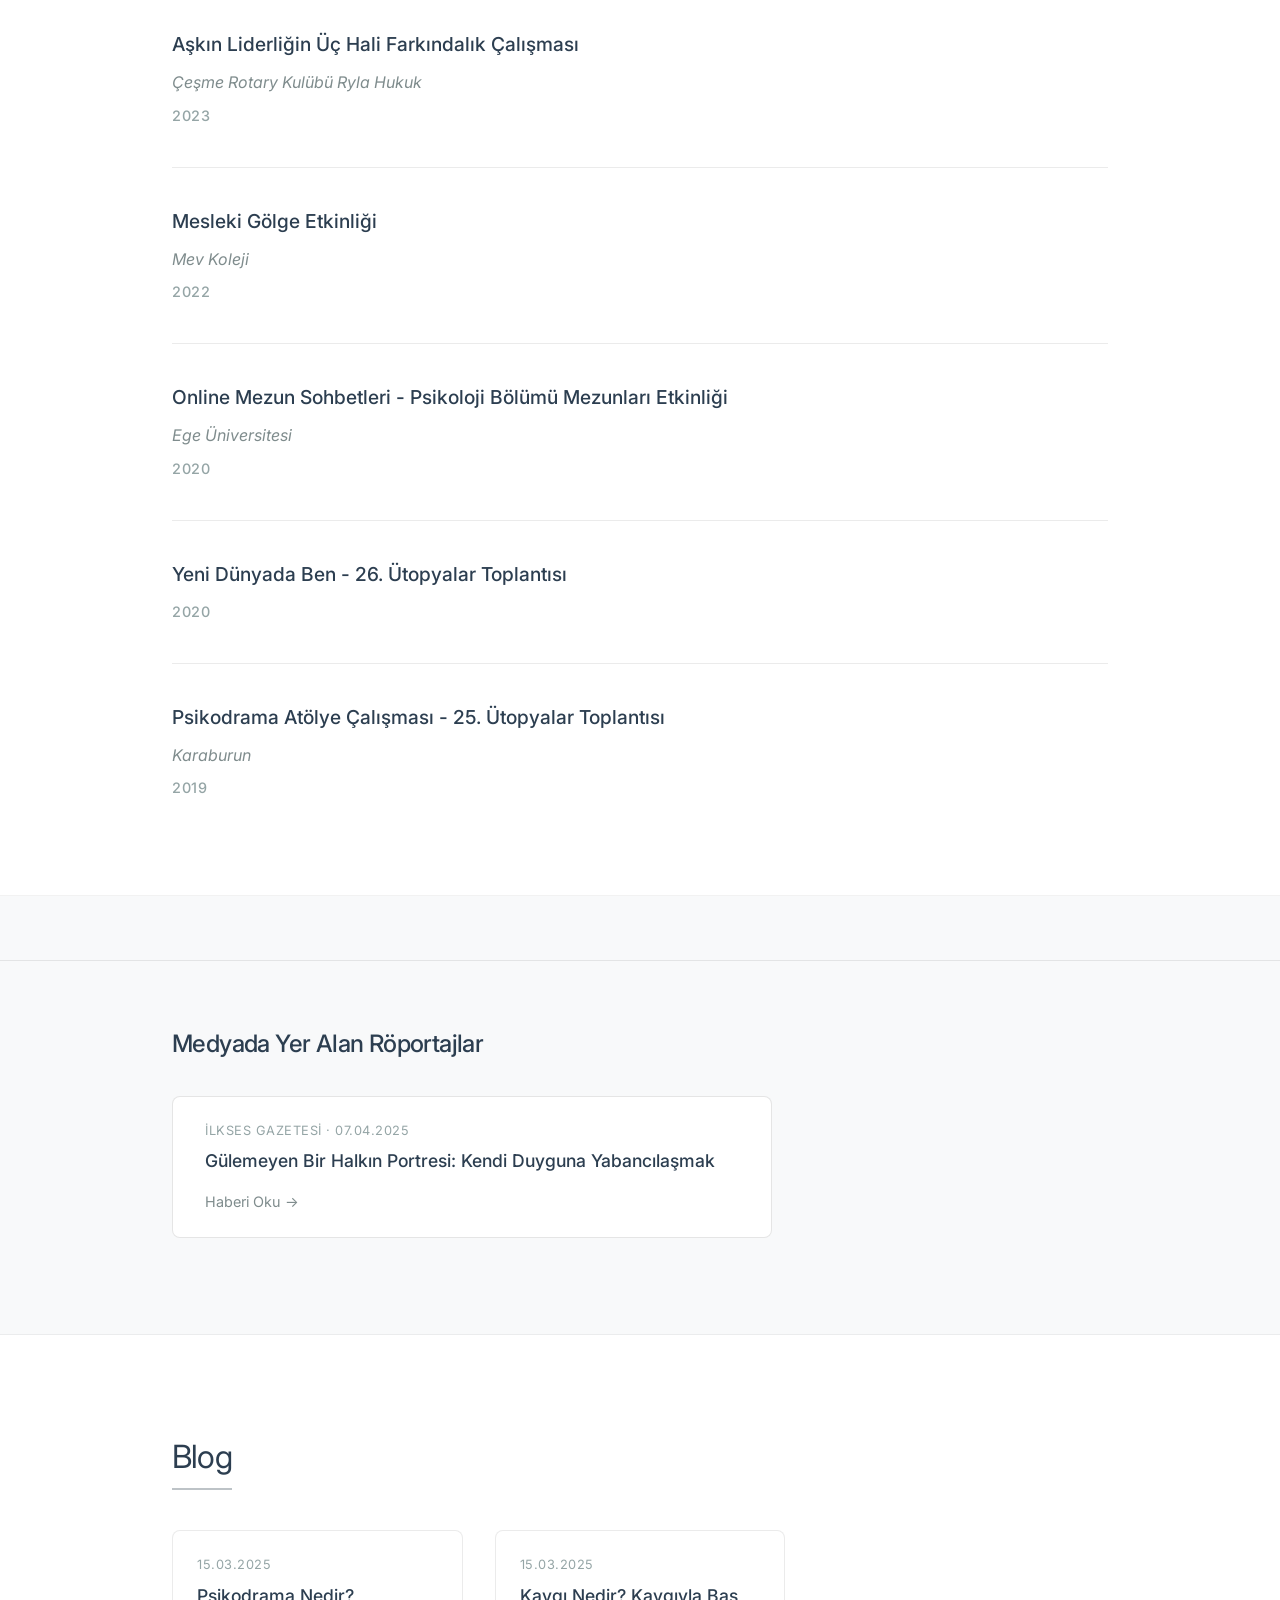
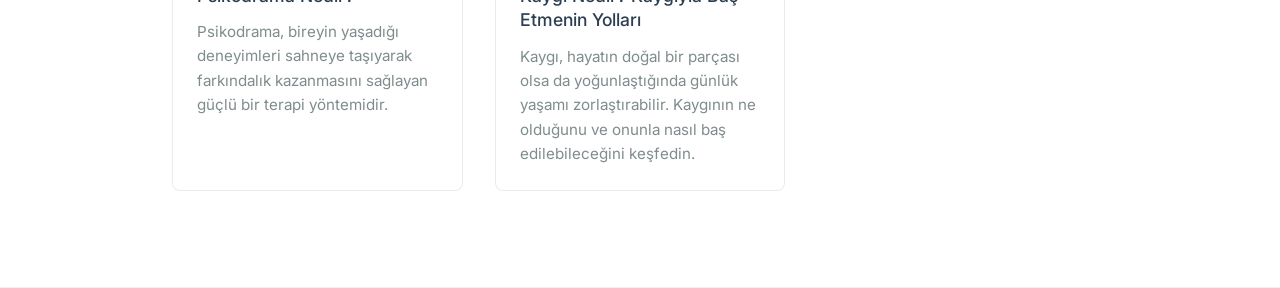
==== commit e73fd7d2: "Fix HTML encoding issues in index.html" ====
--- a/index.html
+++ b/index.html
@@ -140,20 +140,19 @@
       </section>
 
       <!-- Experience Section -->
+      <!-- Experience Section -->
       <section id="experience" class="section experience-section">
         <div class="container">
           <h2 class="section-title">Deneyim ve Etkinlikler</h2>
-          <div class="experience-list" id="experienceList">
-            <!-- Experience items will be populated by JavaScript -->
-          </div>
+          <div class="experience-list" id="experienceList"></div>
+        </div>
+      </section>
 
-          <!-- Media Coverage -->
-          <div class="section media-section" id="media">
-            <h3 class="media-title">Medyada Yer Alan Röportajlar</h3>
-            <div id="mediaInterviews">
-              <!-- Media interviews will be populated by JavaScript -->
-            </div>
-          </div>
+      <!-- Media Section -->
+      <section id="media" class="section media-section">
+        <div class="container">
+          <h3 class="media-title">Medyada Yer Alan Röportajlar</h3>
+          <div id="mediaInterviews"></div>
         </div>
       </section>
 
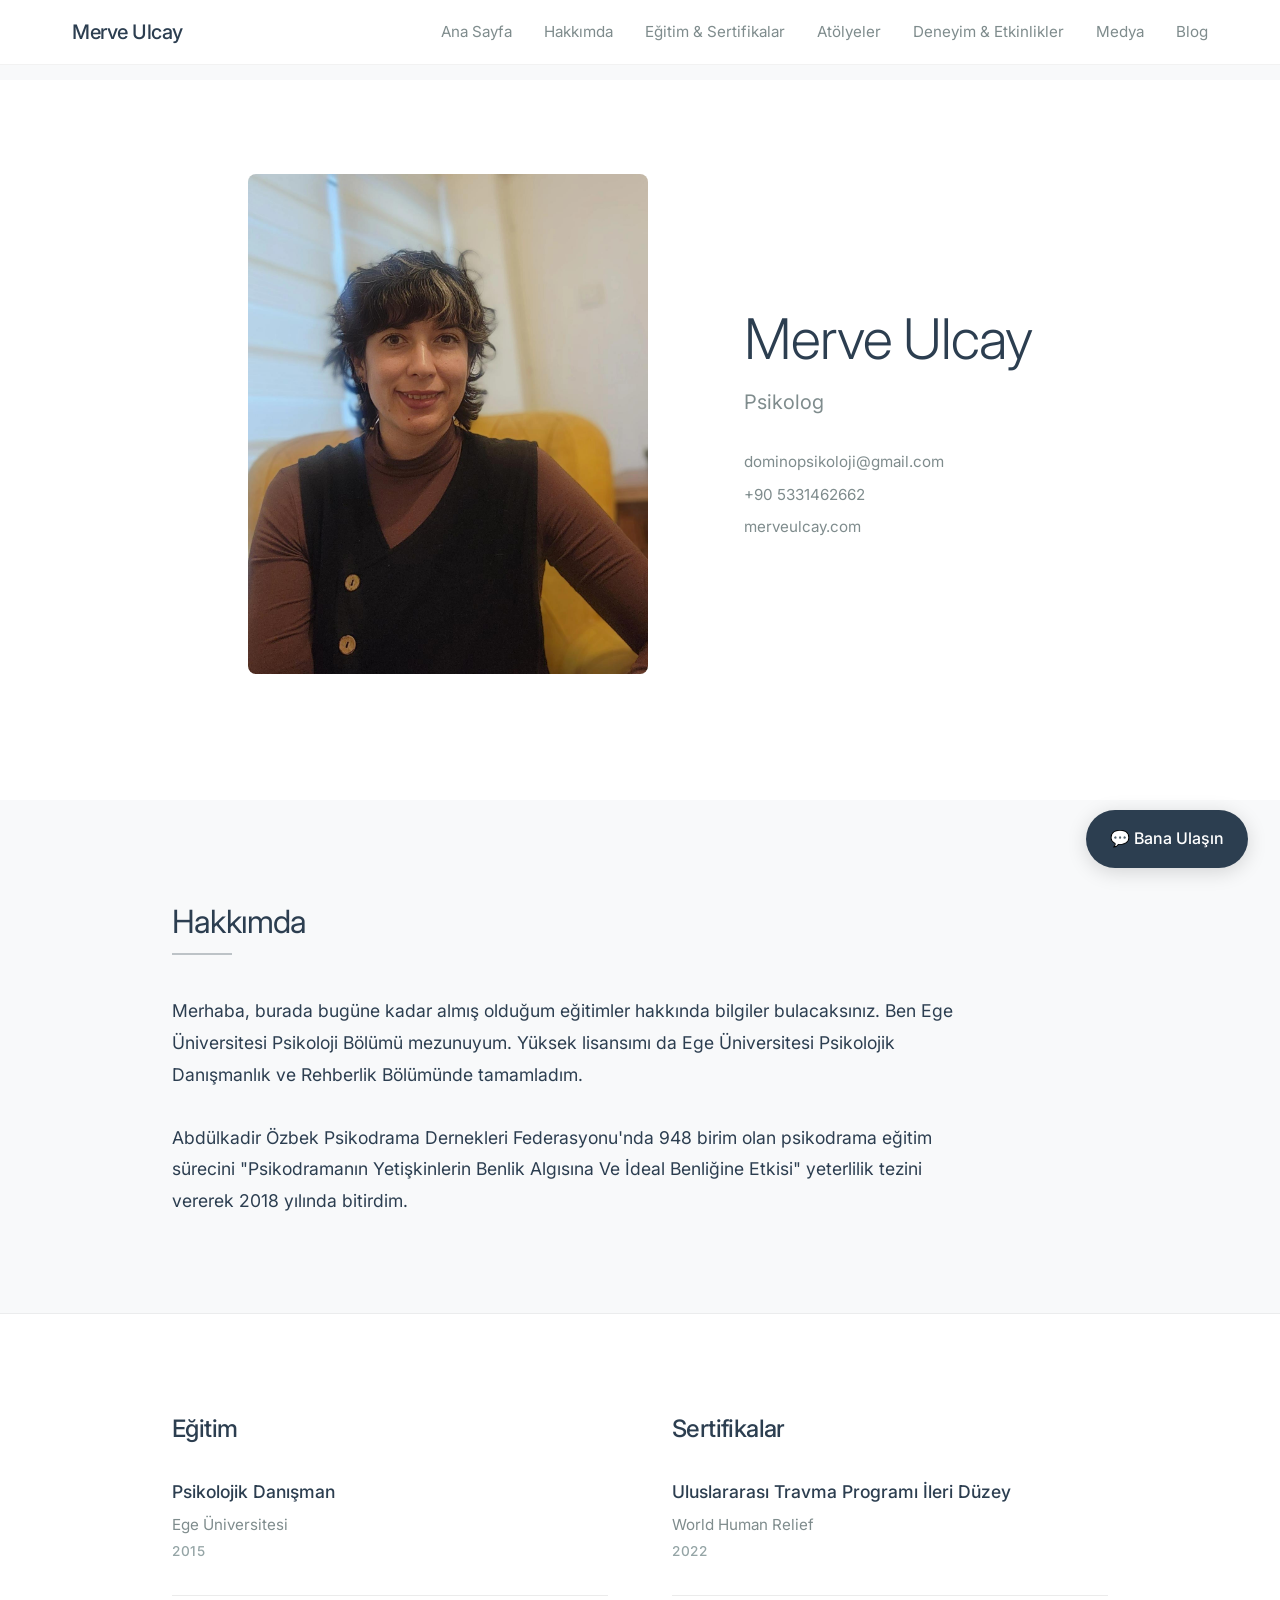
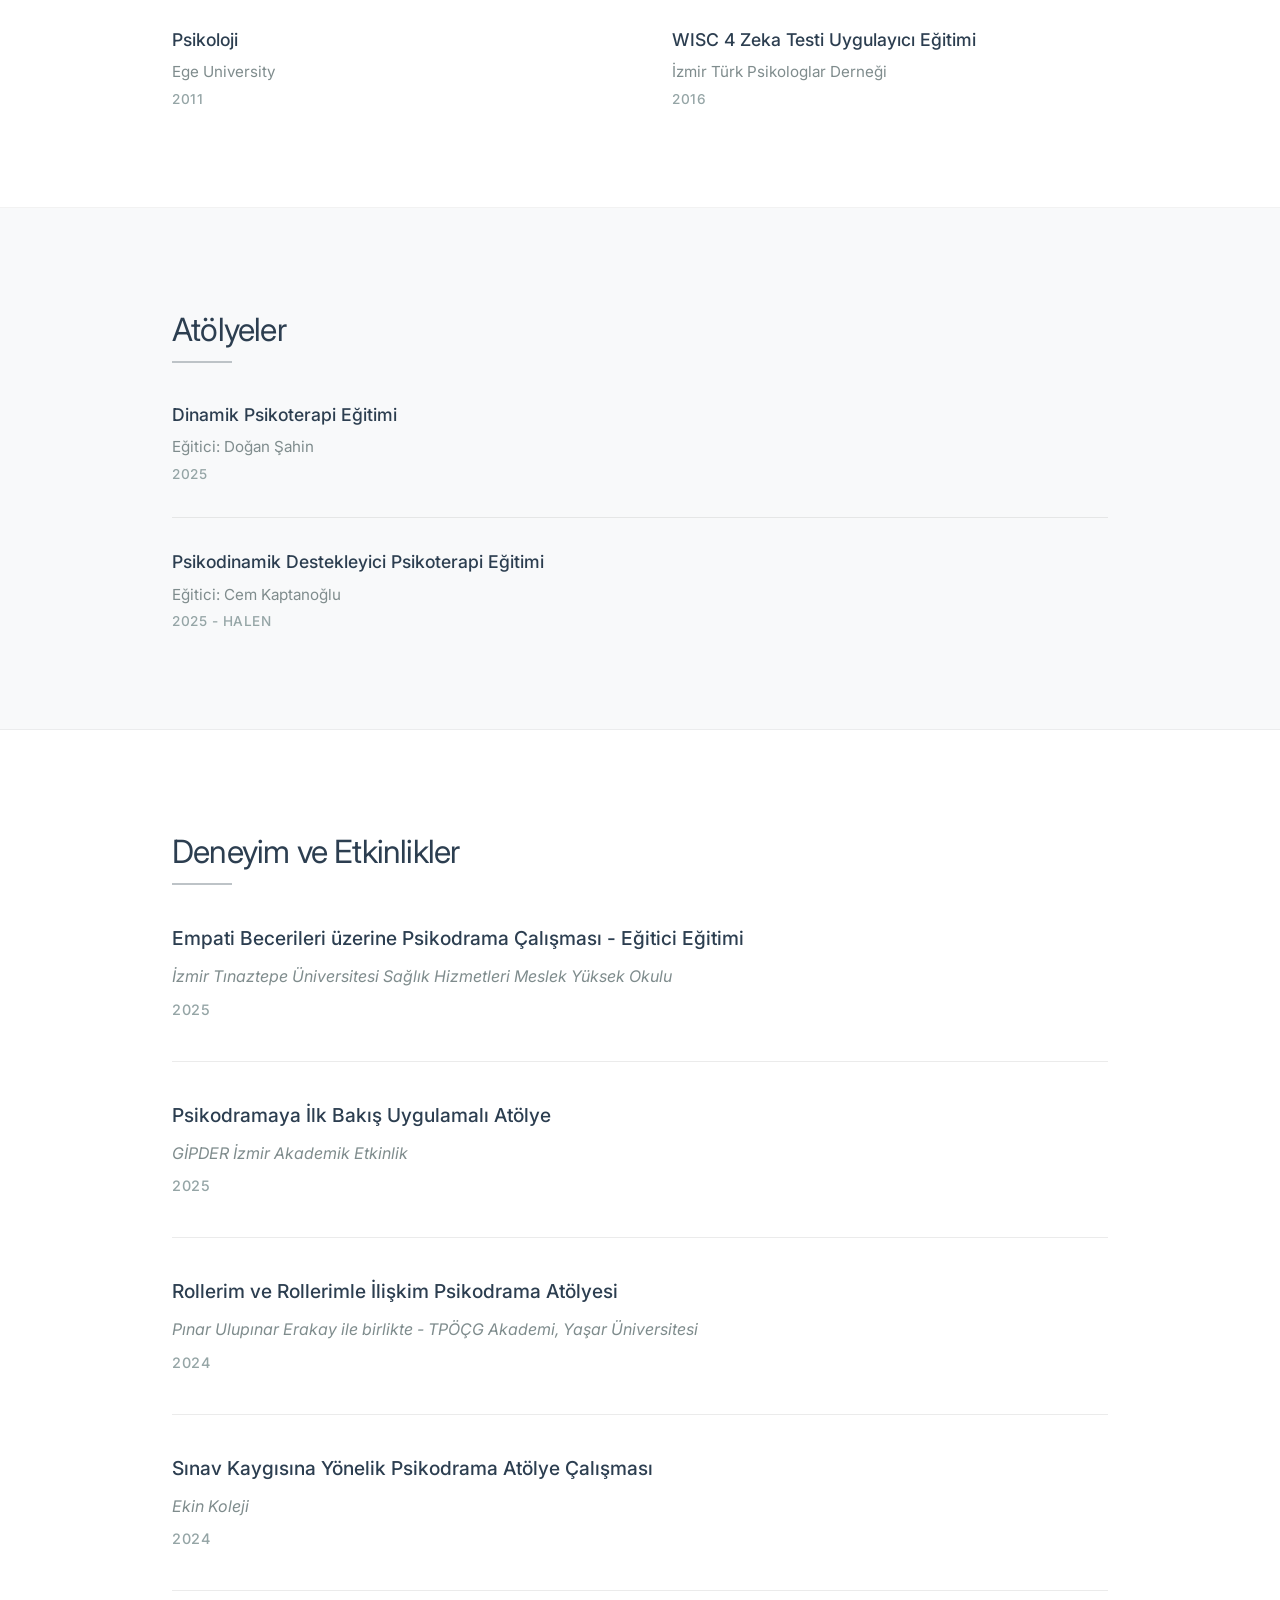
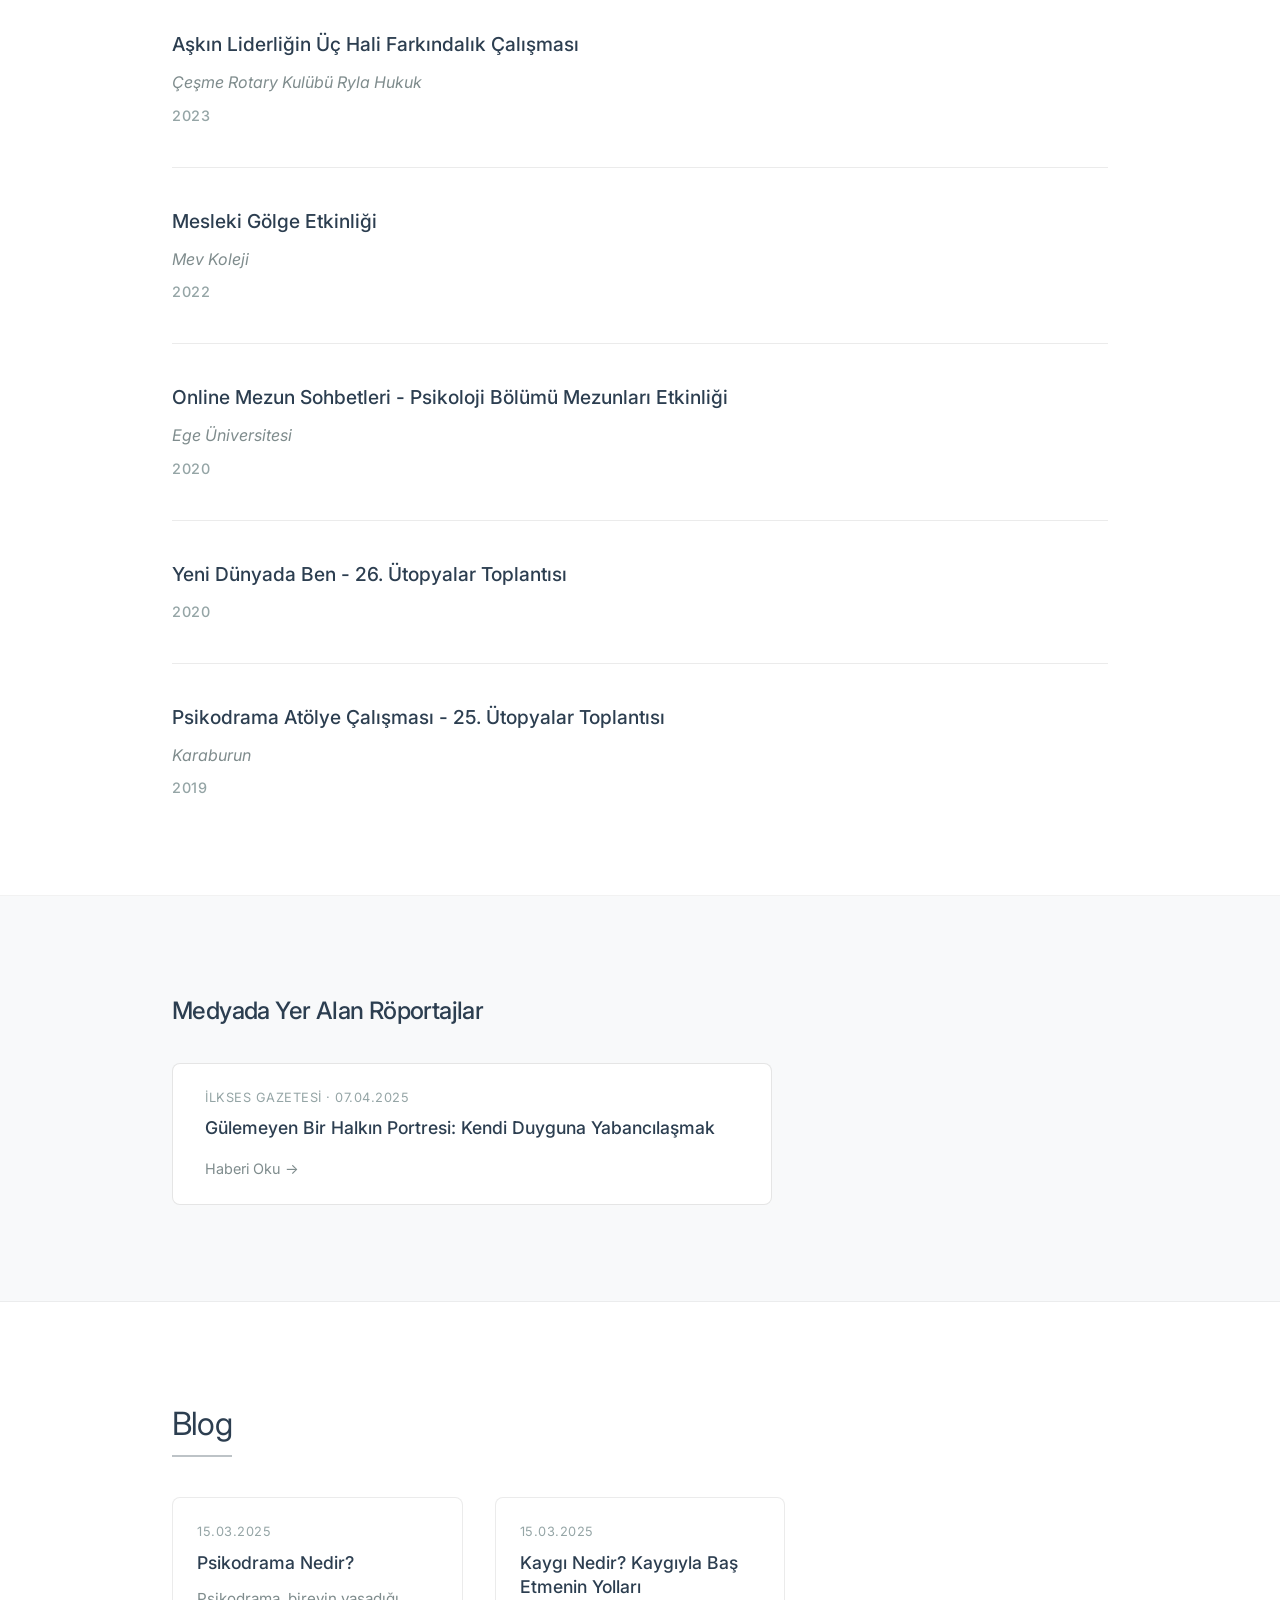
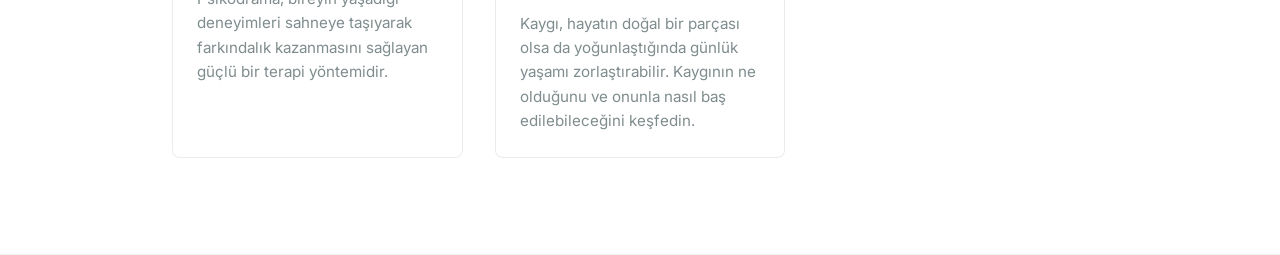
==== commit fe2b5378: "Fix HTML encoding issues in index.html" ====
--- a/index.html
+++ b/index.html
@@ -85,12 +85,7 @@
             <div class="hero-text">
               <h1 id="name"></h1>
               <div class="subtitle" id="title"></div>
-              <p class="hero-description">
-                I'm a paragraph. Click here to add your own text and edit me.
-                It's easy. Just click "Edit Text" or double click me to add your
-                own content and make changes to the font.
-              </p>
-
+              <p class="hero-description" id="description"></p>
               <div class="contact-info" id="contactInfo">
                 <!-- Contact info will be populated by JavaScript -->
               </div>
--- a/styles.css
+++ b/styles.css
@@ -285,9 +285,6 @@
 
 /* Media Section */
 .media-section {
-    margin-top: 4rem;
-    padding-top: 4rem;
-    border-top: 1px solid rgba(0,0,0,0.08);
     background: var(--background);
 }
 
